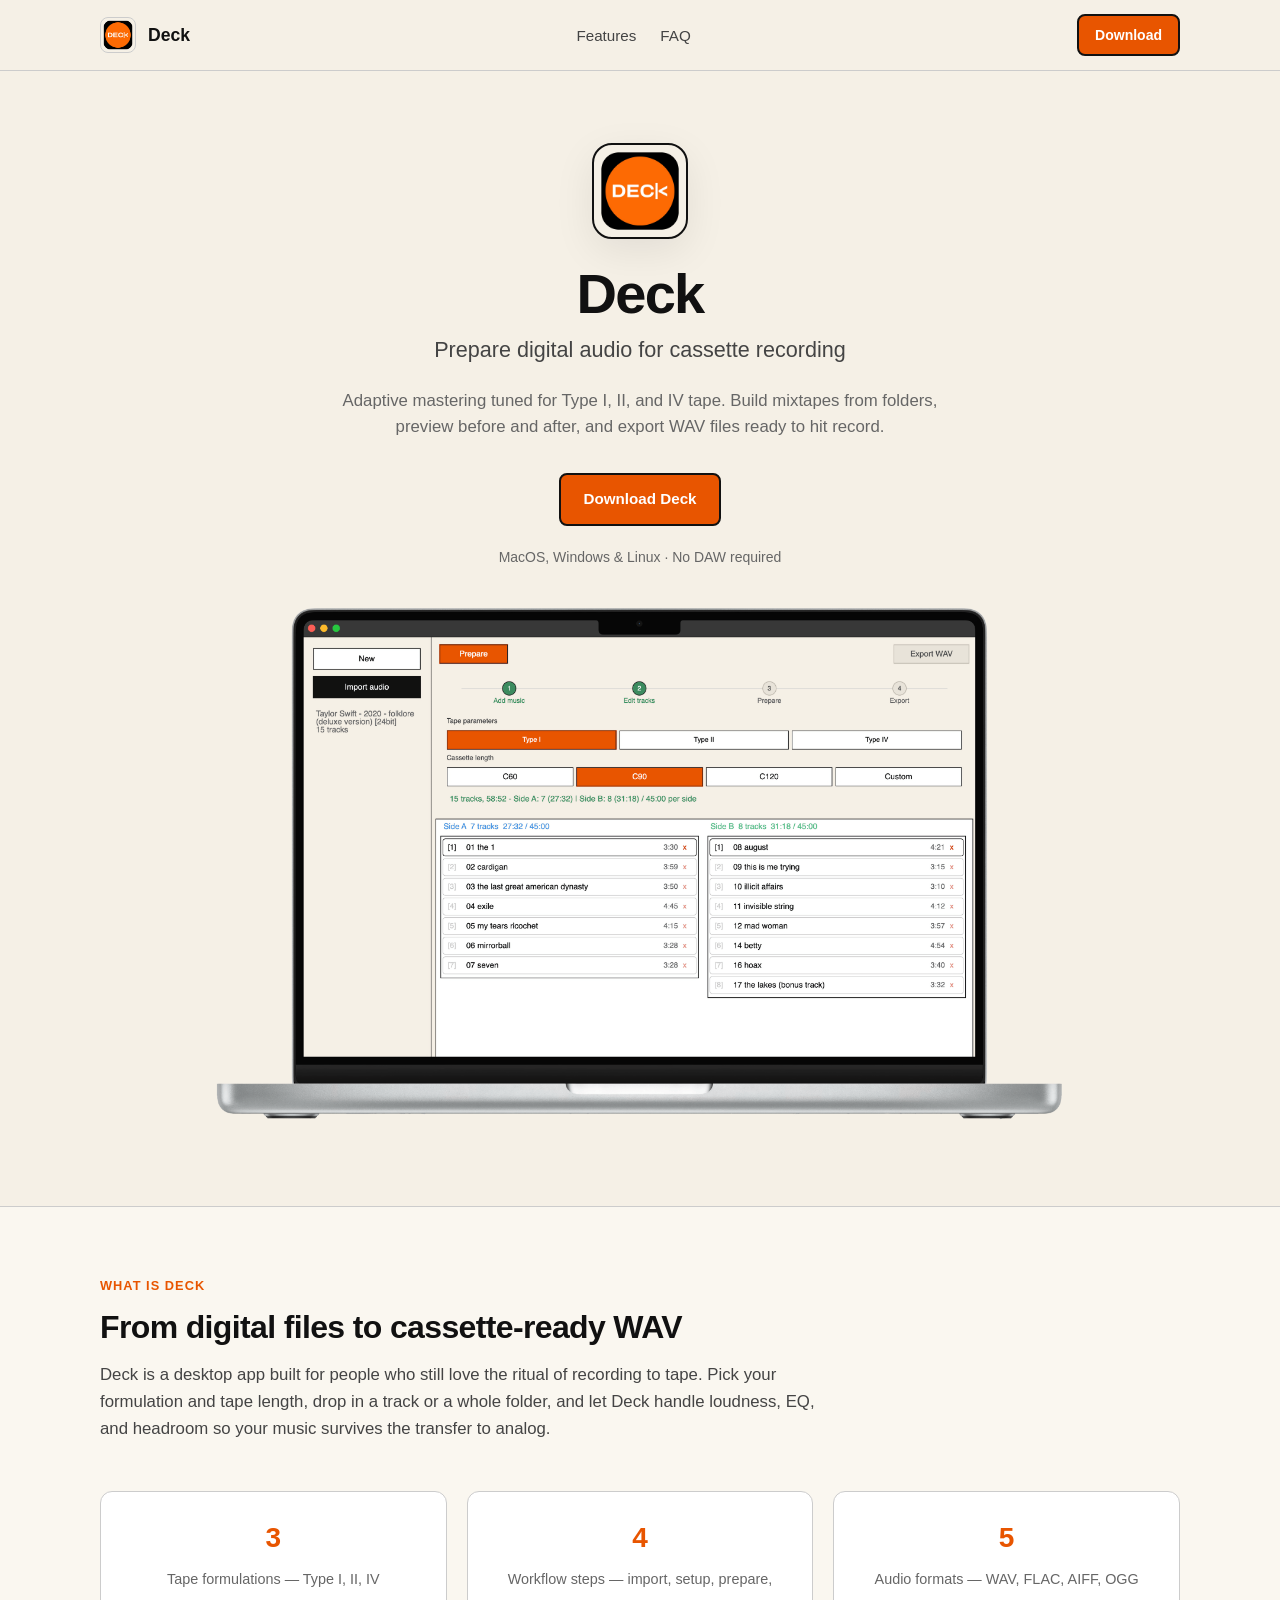
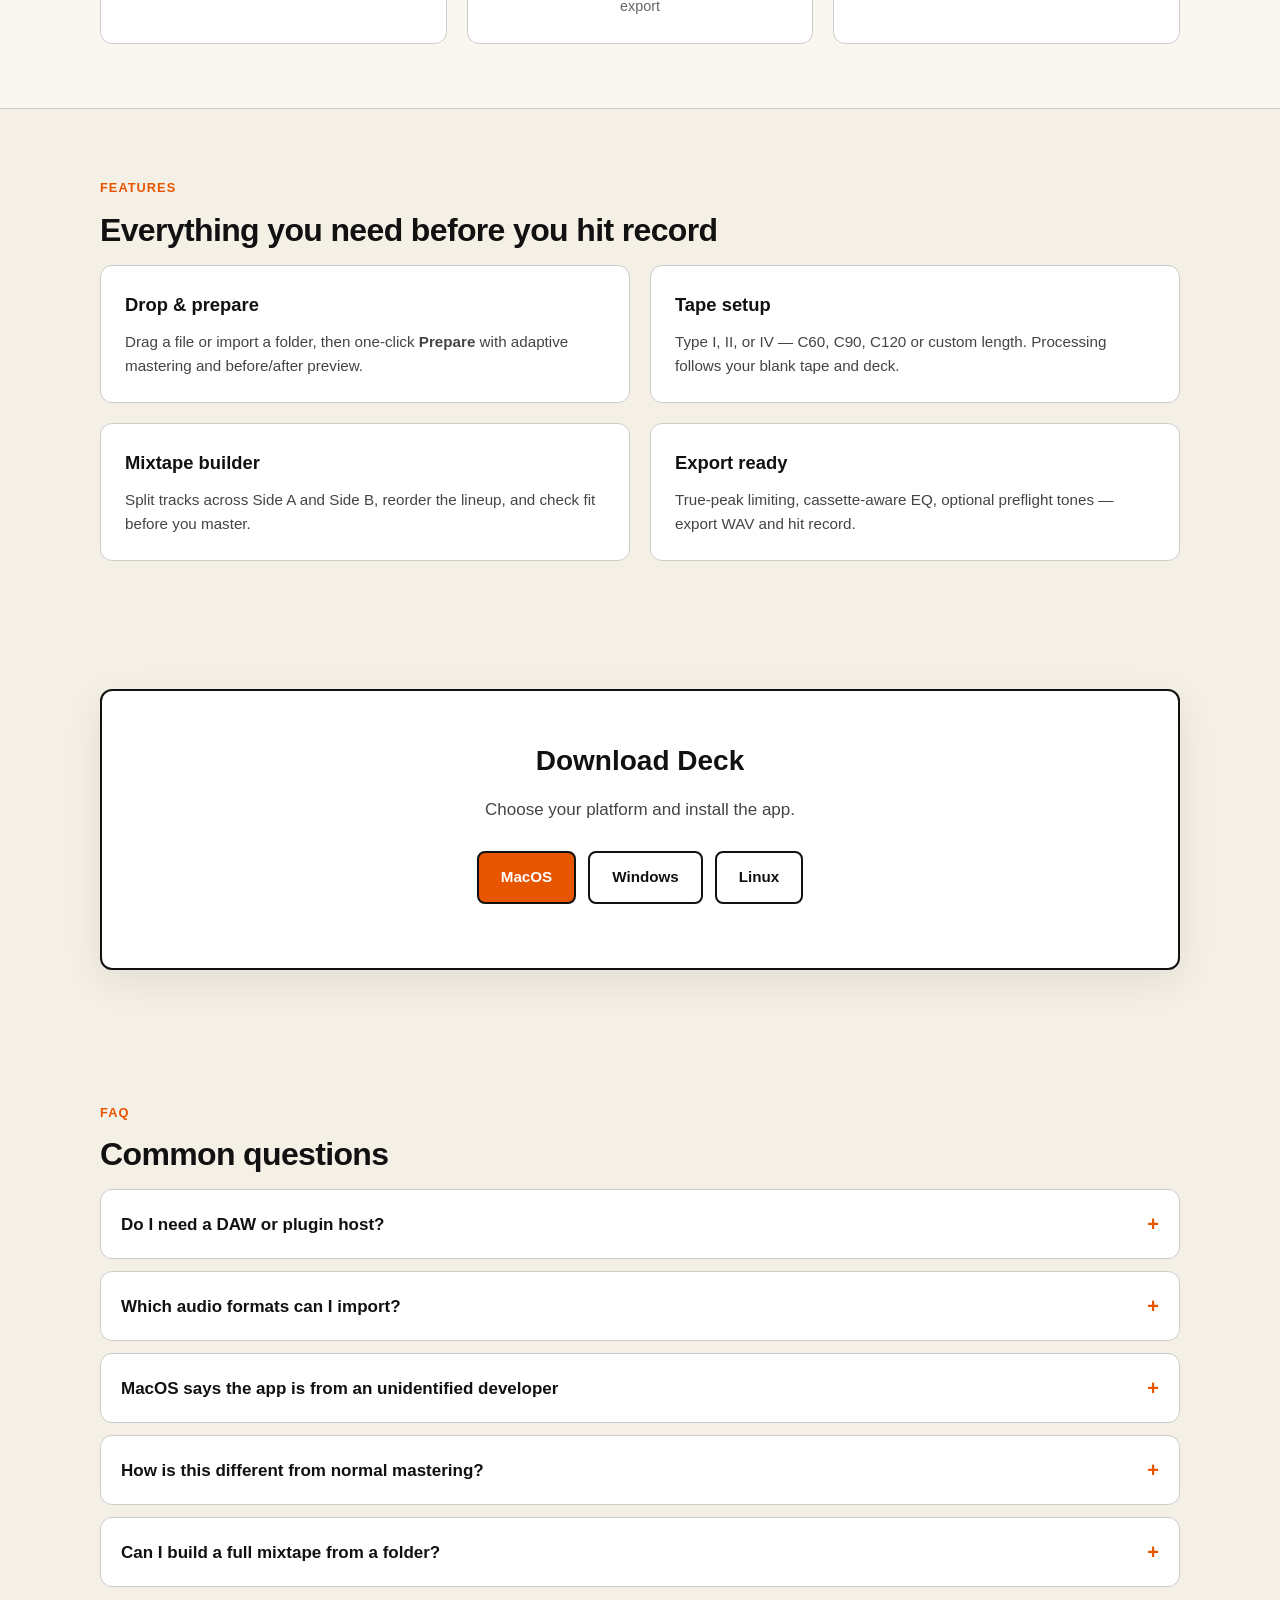
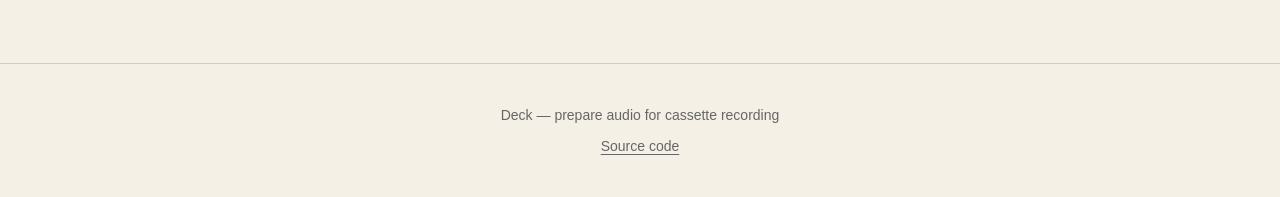
==== docs/index.html @ 3316f44a "Remove Linux FAQ item from the landing page. Co-authored-by: Cursor <cursoragent@cursor.com>" ====
<!DOCTYPE html>
<html lang="en">
<head>
  <meta charset="utf-8">
  <meta name="viewport" content="width=device-width, initial-scale=1">
  <title>Deck — Prepare audio for cassette recording</title>
  <meta name="description" content="Deck is a desktop app for cassette-aware mastering. Import tracks, choose tape type and length, preview before and after, export WAV ready to record.">
  <meta name="theme-color" content="#e85500">
  <link rel="icon" href="assets/app-icon.png" type="image/png">
  <link rel="stylesheet" href="style.css">
</head>
<body>

  <header class="site-nav">
    <div class="container">
      <a class="brand" href="#top">
        <img src="assets/app-icon.png" alt="" width="36" height="36">
        Deck
      </a>
      <ul class="nav-links">
        <li><a href="#features" data-i18n="nav.features">Features</a></li>
        <li><a href="#faq" data-i18n="nav.faq">FAQ</a></li>
      </ul>
      <div class="nav-actions">
        <a class="btn btn-primary btn-small" href="#download" data-i18n="btn.download">Download</a>
      </div>
    </div>
  </header>

  <main id="top">

    <section class="hero">
      <div class="container">
        <img class="hero-icon" src="assets/app-icon.png" alt="Deck app icon" width="96" height="96">
        <h1>Deck</h1>
        <p class="tagline" data-i18n="hero.tagline">Prepare digital audio for cassette recording</p>
        <p class="lead" data-i18n="hero.lead">
          Adaptive mastering tuned for Type I, II, and IV tape. Build mixtapes from folders,
          preview before and after, and export WAV files ready to hit record.
        </p>
        <div class="hero-cta">
          <a class="btn btn-primary" href="#download" data-i18n="btn.downloadDeck">Download Deck</a>
        </div>
        <p class="hero-meta" data-i18n="hero.meta">MacOS, Windows &amp; Linux · No DAW required</p>
        <figure class="hero-shot">
          <img src="assets/mock-2.png" alt="Deck on MacBook — mixtape editor with Side A and Side B track lists" width="11889" height="7317" loading="eager">
        </figure>
      </div>
    </section>

    <section class="panel" id="about">
      <div class="container">
        <span class="section-label" data-i18n="about.label">What is Deck</span>
        <h2 class="section-title" data-i18n="about.title">From digital files to cassette-ready WAV</h2>
        <p class="section-intro" data-i18n="about.intro">
          Deck is a desktop app built for people who still love the ritual of recording to tape.
          Pick your formulation and tape length, drop in a track or a whole folder, and let Deck
          handle loudness, EQ, and headroom so your music survives the transfer to analog.
        </p>
        <div class="stats">
          <div class="stat-card">
            <strong>3</strong>
            <span data-i18n="stats.tape">Tape formulations — Type I, II, IV</span>
          </div>
          <div class="stat-card">
            <strong>4</strong>
            <span data-i18n="stats.workflow">Workflow steps — import, setup, prepare, export</span>
          </div>
          <div class="stat-card">
            <strong>5</strong>
            <span data-i18n="stats.formats">Audio formats — WAV, FLAC, AIFF, OGG</span>
          </div>
        </div>
      </div>
    </section>

    <section id="features">
      <div class="container">
        <span class="section-label" data-i18n="features.label">Features</span>
        <h2 class="section-title" data-i18n="features.title">Everything you need before you hit record</h2>

        <div class="feature-grid">
          <article class="feature-card">
            <h3 data-i18n="features.card1.title">Drop &amp; prepare</h3>
            <p data-i18n="features.card1.text">Drag a file or import a folder, then one-click <strong>Prepare</strong> with adaptive mastering and before/after preview.</p>
          </article>
          <article class="feature-card">
            <h3 data-i18n="features.card2.title">Tape setup</h3>
            <p data-i18n="features.card2.text">Type I, II, or IV — C60, C90, C120 or custom length. Processing follows your blank tape and deck.</p>
          </article>
          <article class="feature-card">
            <h3 data-i18n="features.card3.title">Mixtape builder</h3>
            <p data-i18n="features.card3.text">Split tracks across Side A and Side B, reorder the lineup, and check fit before you master.</p>
          </article>
          <article class="feature-card">
            <h3 data-i18n="features.card4.title">Export ready</h3>
            <p data-i18n="features.card4.text">True-peak limiting, cassette-aware EQ, optional preflight tones — export WAV and hit record.</p>
          </article>
        </div>
      </div>
    </section>

    <section id="download">
      <div class="container">
        <div class="download-cta">
          <h2 data-i18n="download.title">Download Deck</h2>
          <p data-i18n="download.text">Choose your platform and install the app.</p>
          <div class="download-buttons">
            <a class="btn btn-primary" href="assets/Deck-macOS.zip" download data-i18n="download.macos">MacOS</a>
            <a class="btn btn-secondary" href="downloads/Deck-Windows-latest.zip" download data-i18n="download.windows">Windows</a>
            <a class="btn btn-secondary" href="downloads/Deck-Linux-latest.tar.gz" download data-i18n="download.linux">Linux</a>
          </div>
        </div>
      </div>
    </section>

    <section id="faq">
      <div class="container">
        <span class="section-label">FAQ</span>
        <h2 class="section-title" data-i18n="faq.title">Common questions</h2>
        <div class="faq-list">

          <details class="faq-item">
            <summary data-i18n="faq.q1">Do I need a DAW or plugin host?</summary>
            <div class="faq-answer">
              <p data-i18n="faq.a1">No. Deck is a standalone desktop application. Import audio, prepare it, and export WAV — all in one window.</p>
            </div>
          </details>

          <details class="faq-item">
            <summary data-i18n="faq.q2">Which audio formats can I import?</summary>
            <div class="faq-answer">
              <p data-i18n="faq.a2">WAV, FLAC, AIFF, and OGG. Export is WAV.</p>
            </div>
          </details>

          <details class="faq-item">
            <summary data-i18n="faq.q3">MacOS says the app is from an unidentified developer</summary>
            <div class="faq-answer">
              <p data-i18n="faq.a3">Release builds are not notarized yet. Right-click <strong>Deck.app</strong> → <strong>Open</strong>, then confirm. You only need to do this once.</p>
            </div>
          </details>

          <details class="faq-item">
            <summary data-i18n="faq.q4">How is this different from normal mastering?</summary>
            <div class="faq-answer">
              <p data-i18n="faq.a4">Deck targets cassette transfer: tape formulation profiles, HF headroom, true-peak limiting, and optional tape-aware saturation — so your digital master survives recording to analog and playback on a deck or walkman.</p>
            </div>
          </details>

          <details class="faq-item">
            <summary data-i18n="faq.q5">Can I build a full mixtape from a folder?</summary>
            <div class="faq-answer">
              <p data-i18n="faq.a5">Yes. Import a folder, arrange tracks in the editor, check whether everything fits your tape length, then prepare and export.</p>
            </div>
          </details>

        </div>
      </div>
    </section>

  </main>

  <footer class="site-footer">
    <div class="container">
      <p data-i18n="footer.text">Deck — prepare audio for cassette recording</p>
      <p class="footer-links">
        <a href="https://github.com/DenisPopkov/Deck" data-i18n="footer.source">Source code</a>
      </p>
    </div>
  </footer>

  <script>
    (function () {
      const i18n = {
        en: {
          "nav.features": "Features",
          "nav.faq": "FAQ",
          "btn.download": "Download",
          "btn.downloadDeck": "Download Deck",
          "hero.tagline": "Prepare digital audio for cassette recording",
          "hero.lead": "Adaptive mastering tuned for Type I, II, and IV tape. Build mixtapes from folders, preview before and after, and export WAV files ready to hit record.",
          "hero.meta": "MacOS, Windows & Linux · No DAW required",
          "about.label": "What is Deck",
          "about.title": "From digital files to cassette-ready WAV",
          "about.intro": "Deck is a desktop app built for people who still love the ritual of recording to tape. Pick your formulation and tape length, drop in a track or a whole folder, and let Deck handle loudness, EQ, and headroom so your music survives the transfer to analog.",
          "stats.tape": "Tape formulations — Type I, II, IV",
          "stats.workflow": "Workflow steps — import, setup, prepare, export",
          "stats.formats": "Audio formats — WAV, FLAC, AIFF, OGG",
          "features.label": "Features",
          "features.title": "Everything you need before you hit record",
          "features.card1.title": "Drop & prepare",
          "features.card1.text": "Drag a file or import a folder, then one-click <strong>Prepare</strong> with adaptive mastering and before/after preview.",
          "features.card2.title": "Tape setup",
          "features.card2.text": "Type I, II, or IV — C60, C90, C120 or custom length. Processing follows your blank tape and deck.",
          "features.card3.title": "Mixtape builder",
          "features.card3.text": "Split tracks across Side A and Side B, reorder the lineup, and check fit before you master.",
          "features.card4.title": "Export ready",
          "features.card4.text": "True-peak limiting, cassette-aware EQ, optional preflight tones — export WAV and hit record.",
          "download.title": "Download Deck",
          "download.text": "Choose your platform and install the app.",
          "download.macos": "MacOS",
          "download.windows": "Windows",
          "download.linux": "Linux",
          "faq.title": "Common questions",
          "faq.q1": "Do I need a DAW or plugin host?",
          "faq.a1": "No. Deck is a standalone desktop application. Import audio, prepare it, and export WAV — all in one window.",
          "faq.q2": "Which audio formats can I import?",
          "faq.a2": "WAV, FLAC, AIFF, and OGG. Export is WAV.",
          "faq.q3": "MacOS says the app is from an unidentified developer",
          "faq.a3": "Release builds are not notarized yet. Right-click <strong>Deck.app</strong> → <strong>Open</strong>, then confirm. You only need to do this once.",
          "faq.q4": "How is this different from normal mastering?",
          "faq.a4": "Deck targets cassette transfer: tape formulation profiles, HF headroom, true-peak limiting, and optional tape-aware saturation — so your digital master survives recording to analog and playback on a deck or walkman.",
          "faq.q5": "Can I build a full mixtape from a folder?",
          "faq.a5": "Yes. Import a folder, arrange tracks in the editor, check whether everything fits your tape length, then prepare and export.",
          "footer.text": "Deck — prepare audio for cassette recording",
          "footer.source": "Source code"
        },
        ru: {
          "nav.features": "Возможности",
          "nav.faq": "FAQ",
          "btn.download": "Скачать",
          "btn.downloadDeck": "Скачать Deck",
          "hero.tagline": "Подготовка цифрового аудио для записи на кассету",
          "hero.lead": "Адаптивный мастеринг под ленту Type I, II и IV. Собирайте микстейпы из папок, слушайте до и после обработки и экспортируйте WAV, готовый к записи.",
          "hero.meta": "MacOS, Windows и Linux · Без DAW",
          "about.label": "Что такое Deck",
          "about.title": "От цифровых файлов к WAV для кассеты",
          "about.intro": "Deck — это десктопное приложение для тех, кто любит ритуал записи на кассету. Выберите тип ленты и длительность, добавьте трек или целую папку, а Deck настроит loudness, EQ и headroom, чтобы музыка корректно легла на аналог.",
          "stats.tape": "Типы лент — Type I, II, IV",
          "stats.workflow": "Шагов в процессе — импорт, настройка, подготовка, экспорт",
          "stats.formats": "Форматы аудио — WAV, FLAC, AIFF, OGG",
          "features.label": "Возможности",
          "features.title": "Все, что нужно перед нажатием Record",
          "features.card1.title": "Импорт и подготовка",
          "features.card1.text": "Перетащите файл или импортируйте папку, затем в один клик <strong>Prepare</strong> с адаптивным мастерингом и сравнением до/после.",
          "features.card2.title": "Настройка ленты",
          "features.card2.text": "Type I, II или IV — C60, C90, C120 или своя длительность. Обработка подстраивается под вашу ленту и деку.",
          "features.card3.title": "Mixtape Builder",
          "features.card3.text": "Разложите треки по Side A и Side B, поменяйте порядок и проверьте, помещается ли все до мастеринга.",
          "features.card4.title": "Готово к экспорту",
          "features.card4.text": "True-peak лимитер, cassette-aware EQ, опциональные preflight-тоны — экспортируйте WAV и записывайте.",
          "download.title": "Скачать Deck",
          "download.text": "Выберите платформу и установите приложение.",
          "download.macos": "MacOS",
          "download.windows": "Windows",
          "download.linux": "Linux",
          "faq.title": "Частые вопросы",
          "faq.q1": "Нужен ли DAW или плагин-хост?",
          "faq.a1": "Нет. Deck — это отдельное десктопное приложение. Импортируете аудио, подготавливаете и экспортируете WAV в одном окне.",
          "faq.q2": "Какие форматы можно импортировать?",
          "faq.a2": "WAV, FLAC, AIFF и OGG. Экспорт — в WAV.",
          "faq.q3": "MacOS пишет, что приложение от неизвестного разработчика",
          "faq.a3": "Релизные сборки пока без notarization. Нажмите правой кнопкой на <strong>Deck.app</strong> → <strong>Open</strong>, затем подтвердите. Обычно это нужно сделать один раз.",
          "faq.q4": "Чем это отличается от обычного мастеринга?",
          "faq.a4": "Deck ориентирован на кассетный перенос: профили типа ленты, HF headroom, true-peak лимитирование и опциональная tape-aware сатурация — чтобы мастер корректно звучал после записи на аналог.",
          "faq.q5": "Можно собрать целый микстейп из папки?",
          "faq.a5": "Да. Импортируйте папку, разложите треки в редакторе, проверьте длину под кассету, затем подготовьте и экспортируйте.",
          "footer.text": "Deck — подготовка аудио для записи на кассету",
          "footer.source": "Исходники"
        }
      };

      function applyLanguage(lang) {
        const dict = i18n[lang] || i18n.en;
        document.documentElement.lang = lang;
        localStorage.setItem("deck_lang", lang);
        const nodes = document.querySelectorAll("[data-i18n]");
        nodes.forEach((node) => {
          const key = node.getAttribute("data-i18n");
          if (dict[key]) {
            node.innerHTML = dict[key];
          }
        });
      }

      function detectLanguage() {
        const saved = localStorage.getItem("deck_lang");
        if (saved === "ru" || saved === "en") {
          return saved;
        }
        const locale = (navigator.language || "en").toLowerCase();
        return locale.startsWith("ru") ? "ru" : "en";
      }

      const currentLang = detectLanguage();
      applyLanguage(currentLang);
    })();
  </script>

</body>
</html>
---- docs/style.css ----
:root {
  --bg: #f5f0e6;
  --panel: #faf7f0;
  --card: #ffffff;
  --border: #111111;
  --border-light: #cccccc;
  --accent: #e85500;
  --accent-muted: #ff7a33;
  --green: #2d6a4f;
  --text: #111111;
  --text-secondary: #444444;
  --text-muted: #666666;
  --sidebar: #ebe4d8;
  --shadow: 0 12px 40px rgba(17, 17, 17, 0.08);
  --radius: 12px;
  --max-width: 1080px;
}

*,
*::before,
*::after {
  box-sizing: border-box;
}

html {
  scroll-behavior: smooth;
}

body {
  margin: 0;
  font-family: -apple-system, BlinkMacSystemFont, "Segoe UI", Roboto, Helvetica, Arial, sans-serif;
  font-size: 17px;
  line-height: 1.6;
  color: var(--text);
  background: var(--bg);
}

img {
  max-width: 100%;
  height: auto;
  display: block;
}

a {
  color: var(--accent);
  text-decoration-thickness: 1px;
  text-underline-offset: 3px;
}

a:hover {
  color: var(--accent-muted);
}

code {
  font-family: ui-monospace, SFMono-Regular, "SF Mono", Menlo, Consolas, monospace;
  font-size: 0.88em;
  background: var(--sidebar);
  padding: 2px 6px;
  border-radius: 4px;
  border: 1px solid var(--border-light);
}

.container {
  width: min(var(--max-width), calc(100% - 48px));
  margin-inline: auto;
}

/* Nav */

.site-nav {
  position: sticky;
  top: 0;
  z-index: 100;
  background: rgba(245, 240, 230, 0.92);
  backdrop-filter: blur(10px);
  border-bottom: 1px solid var(--border-light);
}

.site-nav .container {
  display: flex;
  align-items: center;
  justify-content: space-between;
  gap: 24px;
  padding-block: 14px;
}

.brand {
  display: flex;
  align-items: center;
  gap: 12px;
  color: var(--text);
  text-decoration: none;
  font-weight: 700;
  font-size: 1.1rem;
}

.brand img {
  width: 36px;
  height: 36px;
  border-radius: 8px;
  border: 1px solid var(--border-light);
}

.nav-links {
  display: flex;
  align-items: center;
  gap: 24px;
  list-style: none;
  margin: 0;
  padding: 0;
}

.nav-links a {
  color: var(--text-secondary);
  text-decoration: none;
  font-size: 0.95rem;
}

.nav-links a:hover {
  color: var(--text);
}

.nav-actions {
  display: flex;
  align-items: center;
  gap: 10px;
}

/* Buttons */

.btn {
  display: inline-flex;
  align-items: center;
  justify-content: center;
  gap: 8px;
  padding: 12px 22px;
  border-radius: 8px;
  font-size: 0.95rem;
  font-weight: 600;
  text-decoration: none;
  border: 2px solid transparent;
  cursor: pointer;
  transition: transform 0.15s ease, background 0.15s ease, border-color 0.15s ease;
}

.btn:hover {
  transform: translateY(-1px);
}

.btn-primary {
  background: var(--accent);
  color: #fff;
  border-color: var(--border);
}

.btn-primary:hover {
  background: var(--accent-muted);
  color: #fff;
}

.btn-secondary {
  background: var(--card);
  color: var(--text);
  border-color: var(--border);
}

.btn-secondary:hover {
  background: var(--panel);
  color: var(--text);
}

.btn-small {
  padding: 8px 16px;
  font-size: 0.875rem;
}

/* Hero */

.hero {
  padding: 72px 0 56px;
  text-align: center;
}

.hero-icon {
  width: 96px;
  height: 96px;
  margin: 0 auto 24px;
  border-radius: 20px;
  border: 2px solid var(--border);
  box-shadow: var(--shadow);
}

.hero h1 {
  margin: 0 0 8px;
  font-size: clamp(2.5rem, 6vw, 3.5rem);
  letter-spacing: -0.03em;
  line-height: 1.1;
}

.hero .tagline {
  margin: 0 0 20px;
  font-size: clamp(1.1rem, 2.5vw, 1.35rem);
  color: var(--text-secondary);
  font-weight: 500;
}

.hero .lead {
  max-width: 640px;
  margin: 0 auto 32px;
  color: var(--text-muted);
  font-size: 1.05rem;
}

.hero-cta {
  display: flex;
  flex-wrap: wrap;
  gap: 12px;
  justify-content: center;
}

.hero-meta {
  margin-top: 20px;
  font-size: 0.875rem;
  color: var(--text-muted);
}

.hero-shot {
  margin: 40px auto 0;
  max-width: 920px;
}

.hero-shot img {
  width: 100%;
  max-width: 880px;
  height: auto;
  margin-inline: auto;
}

/* Sections */

section {
  padding: 64px 0;
}

.section-label {
  display: inline-block;
  margin-bottom: 12px;
  font-size: 0.8rem;
  font-weight: 700;
  letter-spacing: 0.08em;
  text-transform: uppercase;
  color: var(--accent);
}

.section-title {
  margin: 0 0 16px;
  font-size: clamp(1.6rem, 3vw, 2rem);
  letter-spacing: -0.02em;
  line-height: 1.2;
}

.section-intro {
  margin: 0 0 48px;
  max-width: 720px;
  color: var(--text-secondary);
  font-size: 1.05rem;
}

.panel {
  background: var(--panel);
  border-top: 1px solid var(--border-light);
  border-bottom: 1px solid var(--border-light);
}

/* Feature grid */

.feature-grid {
  display: grid;
  grid-template-columns: repeat(2, 1fr);
  gap: 20px;
}

.feature-card {
  background: var(--card);
  border: 1px solid var(--border-light);
  border-radius: var(--radius);
  padding: 24px;
}

.feature-card h3 {
  margin: 0 0 10px;
  font-size: 1.15rem;
}

.feature-card p {
  margin: 0;
  color: var(--text-secondary);
  font-size: 0.95rem;
}

/* Legacy feature rows (unused) */

.feature {
  display: grid;
  grid-template-columns: 1fr 1fr;
  gap: 48px;
  align-items: center;
  margin-bottom: 72px;
}

.feature:last-child {
  margin-bottom: 0;
}

.feature.reverse .feature-copy {
  order: 2;
}

.feature.reverse .feature-visual {
  order: 1;
}

.feature h3 {
  margin: 0 0 12px;
  font-size: 1.5rem;
  letter-spacing: -0.02em;
}

.feature p {
  margin: 0 0 20px;
  color: var(--text-secondary);
}

.feature-list {
  margin: 0;
  padding: 0;
  list-style: none;
}

.feature-list li {
  position: relative;
  padding-left: 28px;
  margin-bottom: 12px;
  color: var(--text-secondary);
}

.feature-list li::before {
  content: "";
  position: absolute;
  left: 0;
  top: 0.55em;
  width: 10px;
  height: 10px;
  border-radius: 50%;
  background: var(--accent);
  border: 1px solid var(--border);
}

/* Screenshot frames */

.visual-frame {
  background: var(--card);
  border: 2px solid var(--border);
  border-radius: var(--radius);
  box-shadow: var(--shadow);
  overflow: hidden;
}

.visual-frame img {
  width: 100%;
  height: auto;
  display: block;
  vertical-align: middle;
}

.visual-frame .frame-bar {
  display: flex;
  align-items: center;
  gap: 6px;
  padding: 10px 14px;
  background: var(--sidebar);
  border-bottom: 1px solid var(--border-light);
}

.visual-frame .dot {
  width: 10px;
  height: 10px;
  border-radius: 50%;
  background: var(--border-light);
  border: 1px solid var(--border);
}

.visual-frame .frame-body {
  flex: 1;
  display: flex;
  align-items: center;
  justify-content: center;
  padding: 24px;
  background:
    linear-gradient(135deg, var(--panel) 0%, var(--bg) 100%);
  text-align: center;
}

.visual-frame .frame-caption {
  font-size: 0.85rem;
  color: var(--text-muted);
  max-width: 240px;
}

/* Stats */

.stats {
  display: grid;
  grid-template-columns: repeat(3, 1fr);
  gap: 20px;
  margin-top: 48px;
}

.stat-card {
  background: var(--card);
  border: 1px solid var(--border-light);
  border-radius: var(--radius);
  padding: 24px;
  text-align: center;
}

.stat-card strong {
  display: block;
  font-size: 1.75rem;
  margin-bottom: 4px;
  color: var(--accent);
}

.stat-card span {
  font-size: 0.9rem;
  color: var(--text-muted);
}

/* Download CTA */

.download-cta {
  text-align: center;
  background: var(--card);
  border: 2px solid var(--border);
  border-radius: var(--radius);
  padding: 48px 32px;
  box-shadow: var(--shadow);
}

.download-cta h2 {
  margin: 0 0 12px;
  font-size: 1.75rem;
}

.download-cta p {
  margin: 0 0 28px;
  color: var(--text-secondary);
  max-width: 520px;
  margin-inline: auto;
}

.download-buttons {
  display: flex;
  flex-wrap: wrap;
  gap: 12px;
  justify-content: center;
  margin-bottom: 16px;
}

/* FAQ */

.faq-list {
  max-width: none;
  width: 100%;
  margin: 0;
}

.faq-item {
  background: var(--card);
  border: 1px solid var(--border-light);
  border-radius: var(--radius);
  margin-bottom: 12px;
  overflow: hidden;
}

.faq-item[open] {
  border-color: var(--border);
}

.faq-item summary {
  padding: 18px 20px;
  font-weight: 600;
  cursor: pointer;
  list-style: none;
  display: flex;
  align-items: center;
  justify-content: space-between;
  gap: 16px;
}

.faq-item summary::-webkit-details-marker {
  display: none;
}

.faq-item summary::after {
  content: "+";
  font-size: 1.25rem;
  color: var(--accent);
  flex-shrink: 0;
}

.faq-item[open] summary::after {
  content: "−";
}

.faq-item .faq-answer {
  padding: 0 20px 18px;
  color: var(--text-secondary);
  font-size: 0.95rem;
}

.faq-item .faq-answer p {
  margin: 0;
}

/* Footer */

.site-footer {
  padding: 40px 0;
  border-top: 1px solid var(--border-light);
  text-align: center;
  color: var(--text-muted);
  font-size: 0.875rem;
}

.site-footer p {
  margin: 0 0 8px;
}

.site-footer .footer-links {
  margin: 0;
}

.site-footer a {
  color: var(--text-muted);
  text-decoration: underline;
  text-underline-offset: 3px;
}

.site-footer a:hover {
  color: var(--accent);
}

/* Responsive */

@media (max-width: 800px) {
  .container {
    width: min(var(--max-width), calc(100% - 32px));
  }

  .nav-links {
    display: none;
  }

  .nav-actions {
    gap: 8px;
  }

  .feature-grid {
    grid-template-columns: 1fr;
  }

  .feature {
    grid-template-columns: 1fr;
    gap: 28px;
    margin-bottom: 56px;
  }

  .feature.reverse .feature-copy,
  .feature.reverse .feature-visual {
    order: unset;
  }

  .stats {
    grid-template-columns: 1fr;
  }

  section {
    padding: 48px 0;
  }
}
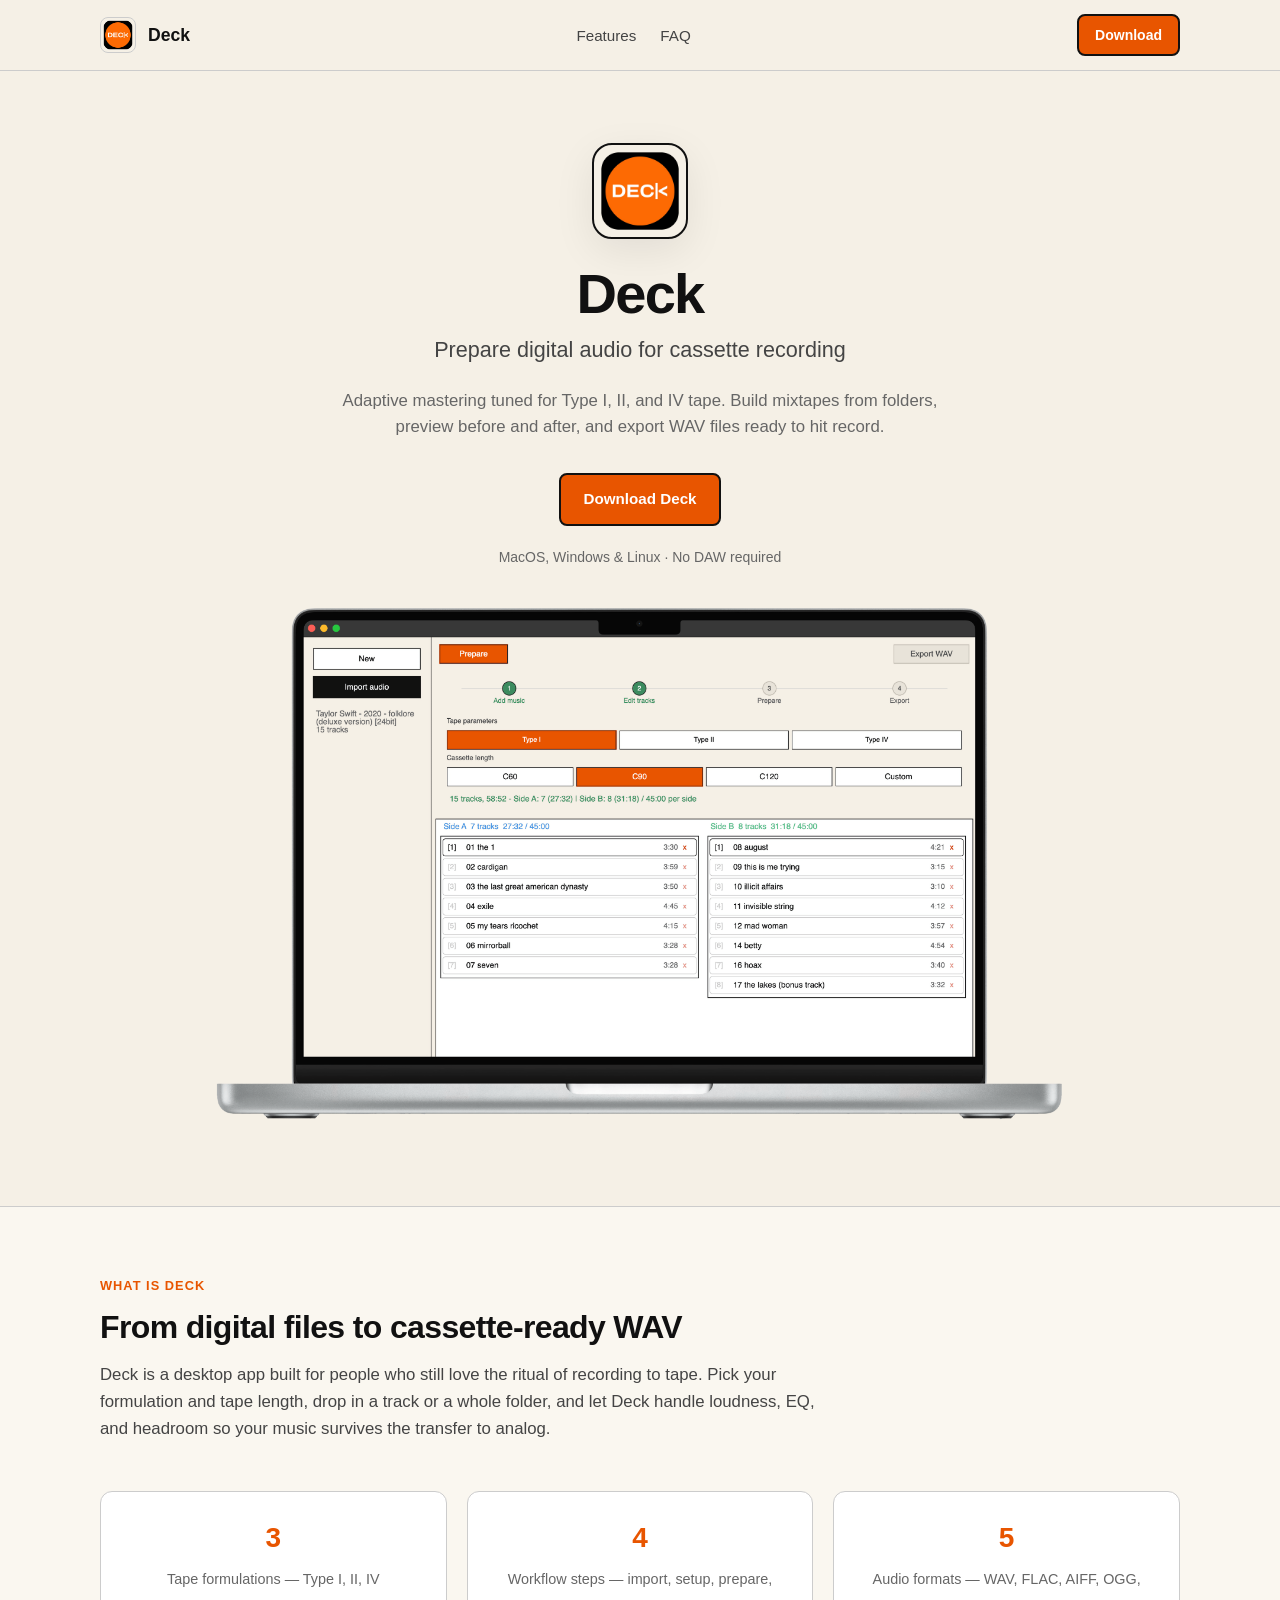
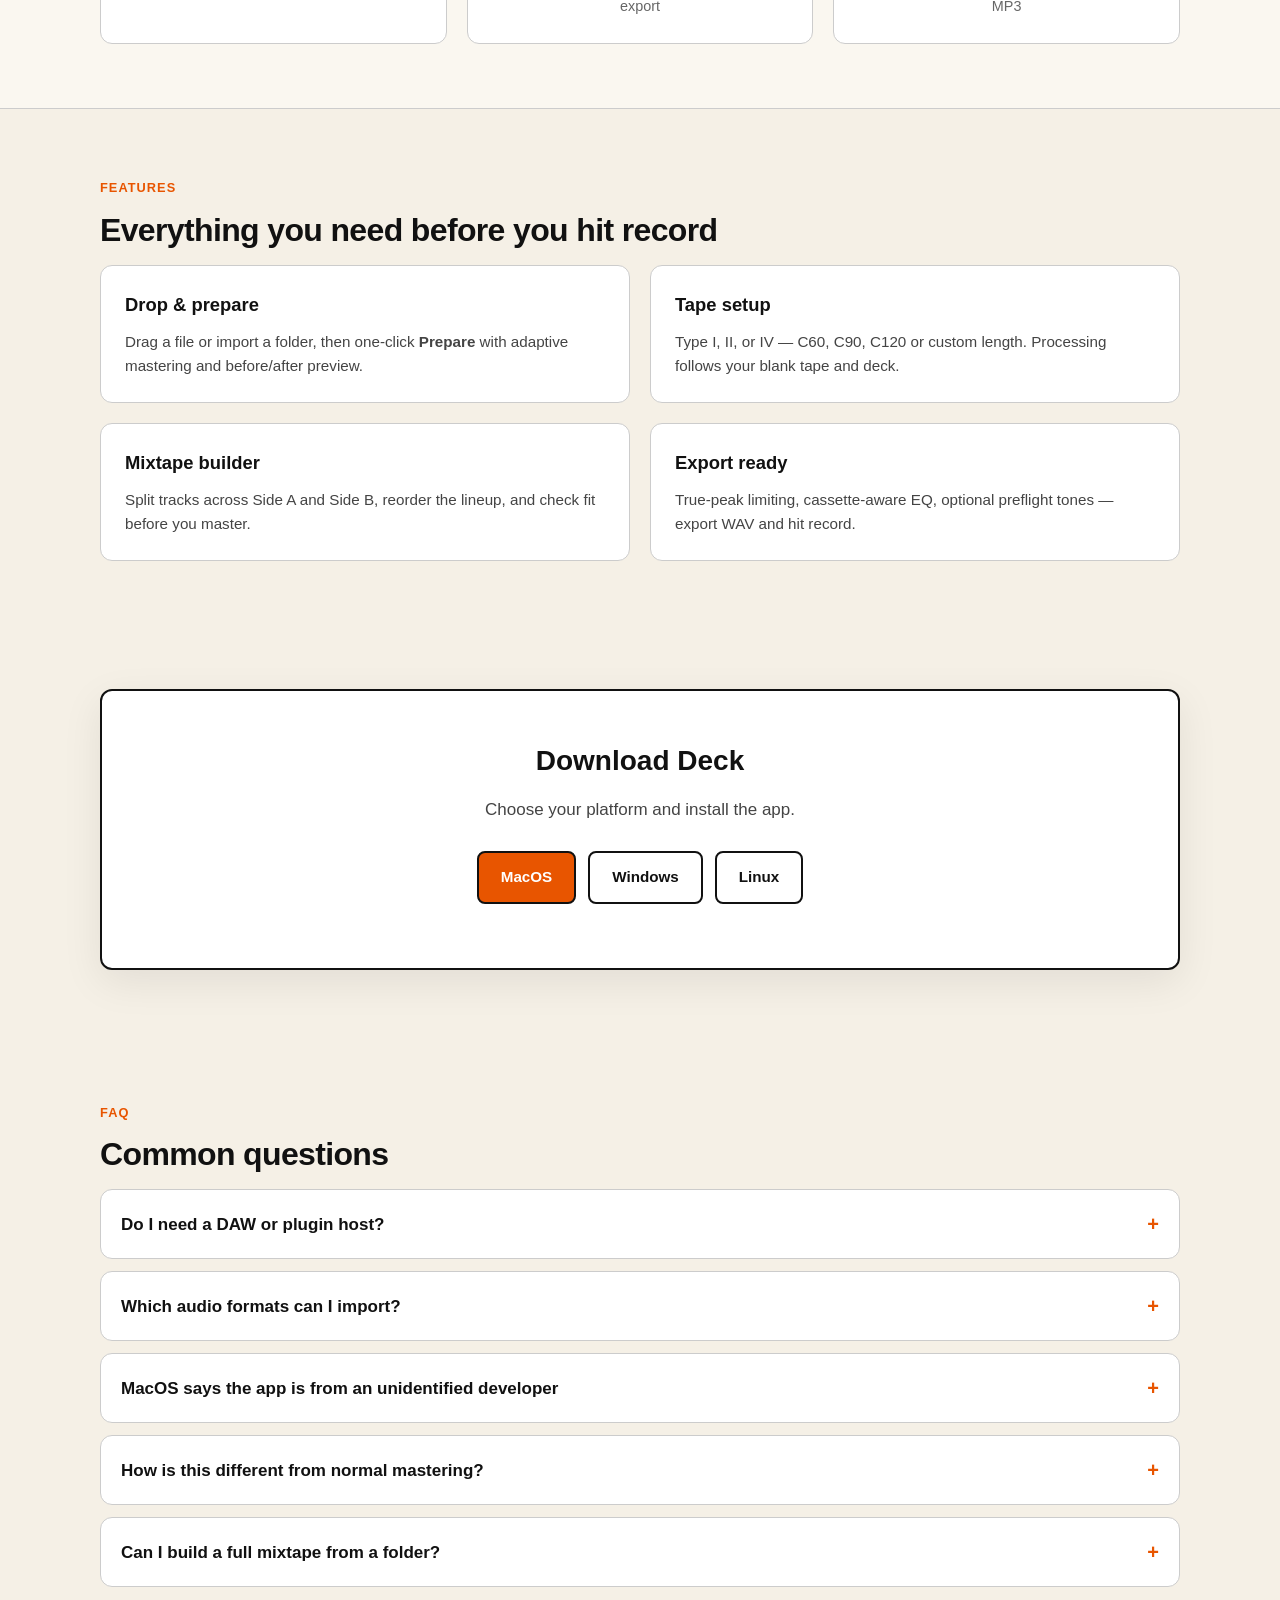
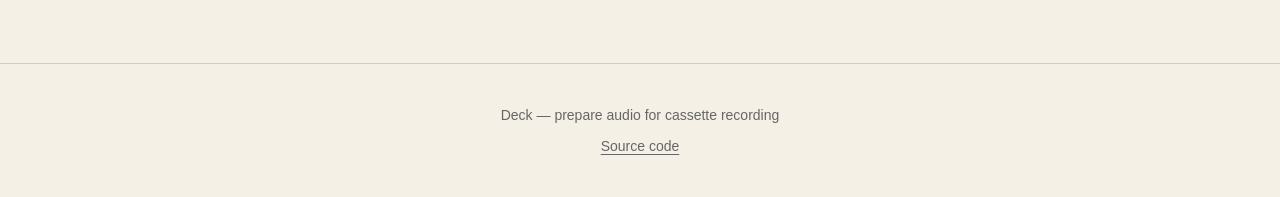
==== commit d3d66c23: "Add MP3 import and polish mixtape editor drag/seek UX. Enable JUCE MP3 decoding on all platforms, im" ====
--- a/docs/index.html
+++ b/docs/index.html
@@ -68,7 +68,7 @@
           </div>
           <div class="stat-card">
             <strong>5</strong>
-            <span data-i18n="stats.formats">Audio formats — WAV, FLAC, AIFF, OGG</span>
+            <span data-i18n="stats.formats">Audio formats — WAV, FLAC, AIFF, OGG, MP3</span>
           </div>
         </div>
       </div>
@@ -186,7 +186,7 @@
           "about.intro": "Deck is a desktop app built for people who still love the ritual of recording to tape. Pick your formulation and tape length, drop in a track or a whole folder, and let Deck handle loudness, EQ, and headroom so your music survives the transfer to analog.",
           "stats.tape": "Tape formulations — Type I, II, IV",
           "stats.workflow": "Workflow steps — import, setup, prepare, export",
-          "stats.formats": "Audio formats — WAV, FLAC, AIFF, OGG",
+          "stats.formats": "Audio formats — WAV, FLAC, AIFF, OGG, MP3",
           "features.label": "Features",
           "features.title": "Everything you need before you hit record",
           "features.card1.title": "Drop & prepare",
@@ -229,7 +229,7 @@
           "about.intro": "Deck — это десктопное приложение для тех, кто любит ритуал записи на кассету. Выберите тип ленты и длительность, добавьте трек или целую папку, а Deck настроит loudness, EQ и headroom, чтобы музыка корректно легла на аналог.",
           "stats.tape": "Типы лент — Type I, II, IV",
           "stats.workflow": "Шагов в процессе — импорт, настройка, подготовка, экспорт",
-          "stats.formats": "Форматы аудио — WAV, FLAC, AIFF, OGG",
+          "stats.formats": "Форматы аудио — WAV, FLAC, AIFF, OGG, MP3",
           "features.label": "Возможности",
           "features.title": "Все, что нужно перед нажатием Record",
           "features.card1.title": "Импорт и подготовка",
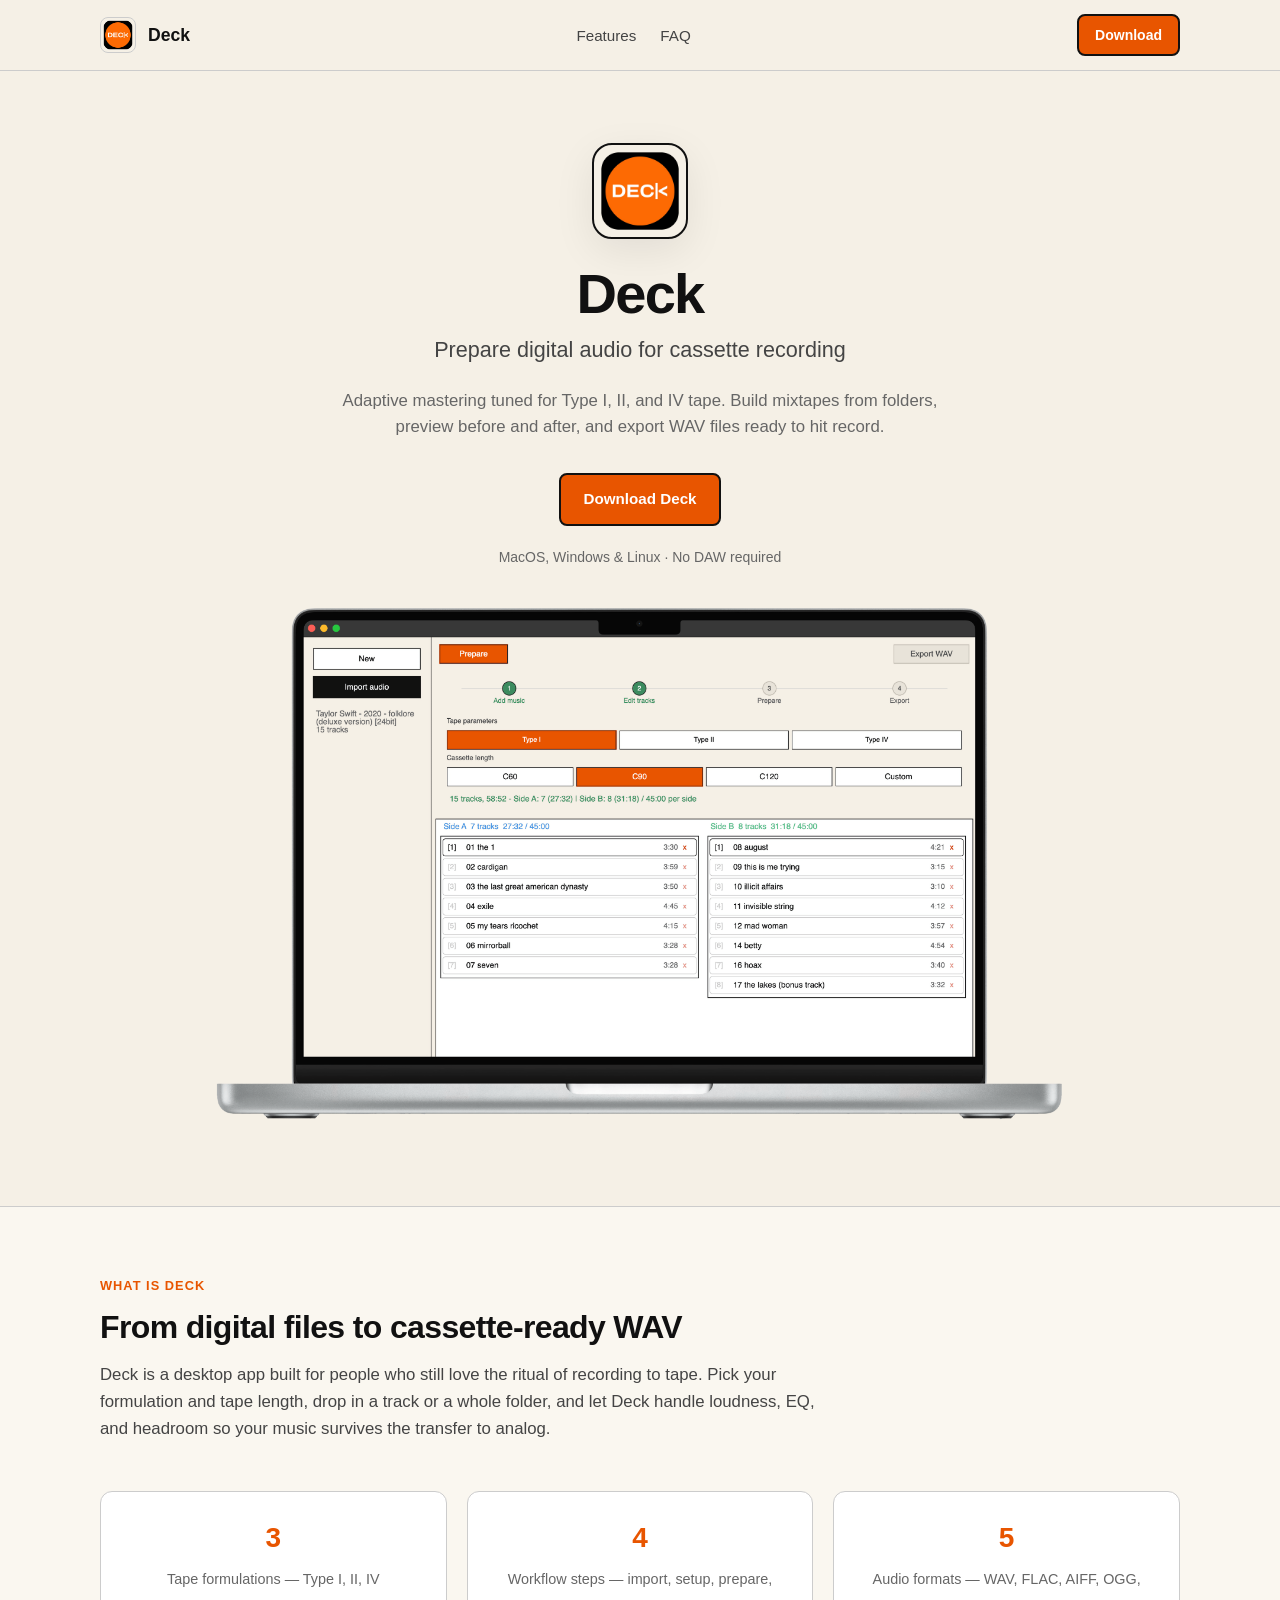
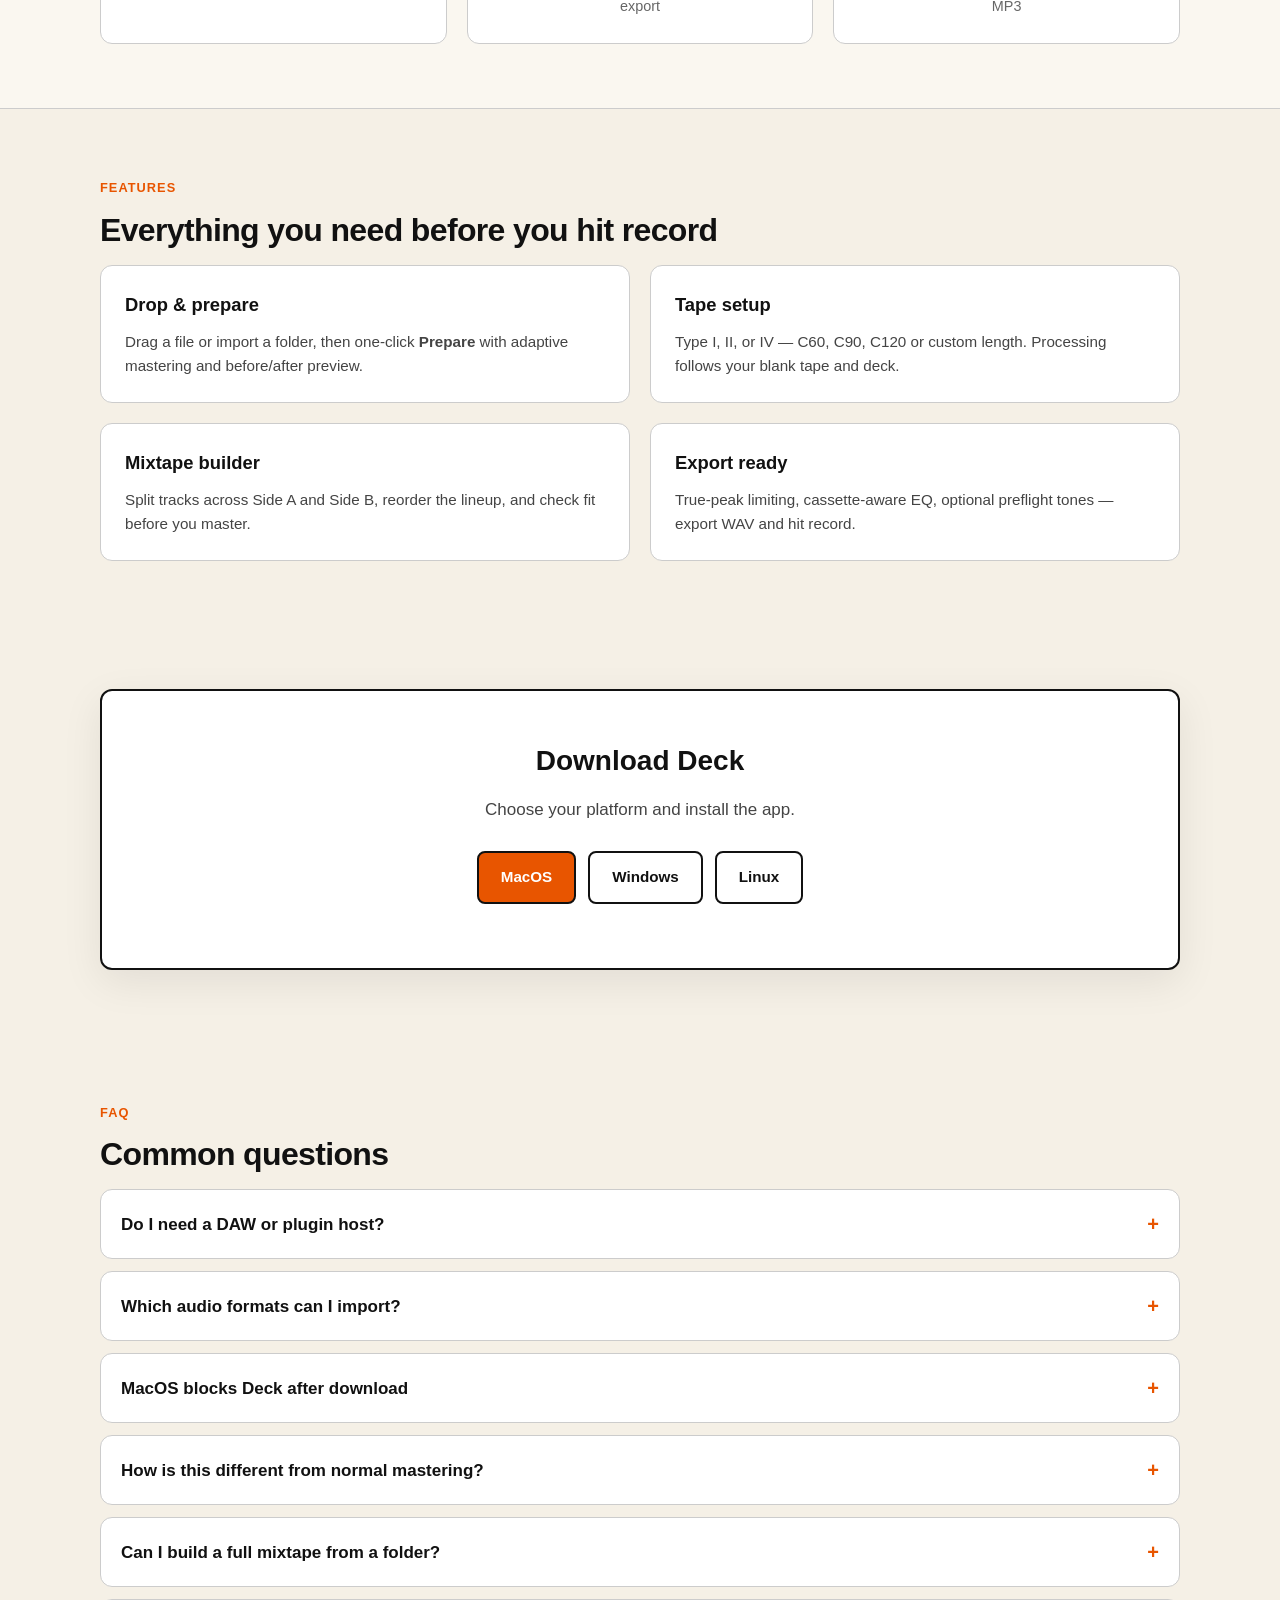
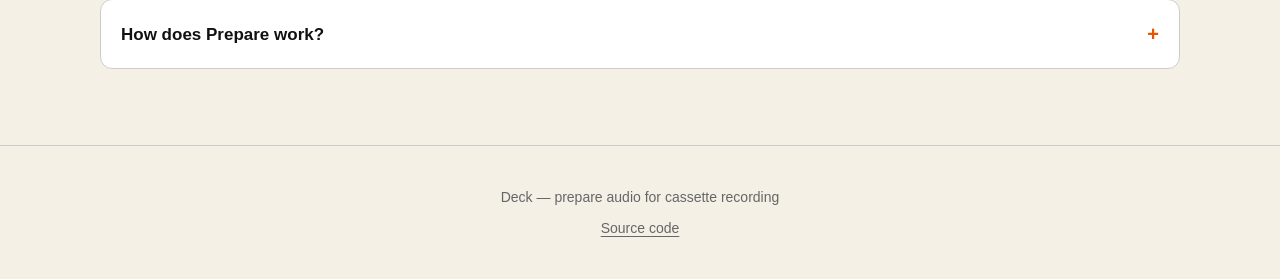
==== commit 1bcf0931: "Fix macOS Gatekeeper damage error and expand site FAQ. Re-sign the app bundle after icon and resourc" ====
--- a/docs/index.html
+++ b/docs/index.html
@@ -130,15 +130,13 @@
           <details class="faq-item">
             <summary data-i18n="faq.q2">Which audio formats can I import?</summary>
             <div class="faq-answer">
-              <p data-i18n="faq.a2">WAV, FLAC, AIFF, and OGG. Export is WAV.</p>
-            </div>
-          </details>
-
-          <details class="faq-item">
-            <summary data-i18n="faq.q3">MacOS says the app is from an unidentified developer</summary>
-            <div class="faq-answer">
-              <p data-i18n="faq.a3">Release builds are not notarized yet. Right-click <strong>Deck.app</strong> → <strong>Open</strong>, then confirm. You only need to do this once.</p>
-            </div>
+              <p data-i18n="faq.a2">WAV, FLAC, AIFF, OGG, and MP3. Export is WAV.</p>
+            </div>
+          </details>
+
+          <details class="faq-item">
+            <summary data-i18n="faq.q3">MacOS blocks Deck after download</summary>
+            <div class="faq-answer" data-i18n="faq.a3"></div>
           </details>
 
           <details class="faq-item">
@@ -153,6 +151,11 @@
             <div class="faq-answer">
               <p data-i18n="faq.a5">Yes. Import a folder, arrange tracks in the editor, check whether everything fits your tape length, then prepare and export.</p>
             </div>
+          </details>
+
+          <details class="faq-item">
+            <summary data-i18n="faq.q6">How does Prepare work?</summary>
+            <div class="faq-answer" data-i18n="faq.a6"></div>
           </details>
 
         </div>
@@ -206,13 +209,15 @@
           "faq.q1": "Do I need a DAW or plugin host?",
           "faq.a1": "No. Deck is a standalone desktop application. Import audio, prepare it, and export WAV — all in one window.",
           "faq.q2": "Which audio formats can I import?",
-          "faq.a2": "WAV, FLAC, AIFF, and OGG. Export is WAV.",
-          "faq.q3": "MacOS says the app is from an unidentified developer",
-          "faq.a3": "Release builds are not notarized yet. Right-click <strong>Deck.app</strong> → <strong>Open</strong>, then confirm. You only need to do this once.",
+          "faq.a2": "WAV, FLAC, AIFF, OGG, and MP3. Export is WAV.",
+          "faq.q3": "MacOS blocks Deck after download",
+          "faq.a3": "<p>Release builds are not notarized yet. Safari may show <strong>damaged</strong> or <strong>unidentified developer</strong> — the app is fine.</p><p><strong>Option 1:</strong> Right-click <strong>Deck.app</strong> → <strong>Open</strong> → confirm. Usually once is enough.</p><p><strong>Option 2:</strong> In Terminal, remove the download quarantine flag:</p><p><code>xattr -cr /path/to/Deck.app</code></p><p>Then open the app normally.</p>",
           "faq.q4": "How is this different from normal mastering?",
           "faq.a4": "Deck targets cassette transfer: tape formulation profiles, HF headroom, true-peak limiting, and optional tape-aware saturation — so your digital master survives recording to analog and playback on a deck or walkman.",
           "faq.q5": "Can I build a full mixtape from a folder?",
           "faq.a5": "Yes. Import a folder, arrange tracks in the editor, check whether everything fits your tape length, then prepare and export.",
+          "faq.q6": "How does Prepare work?",
+          "faq.a6": "<p><strong>Track analysis.</strong> Deck measures integrated LUFS, true peak, HF energy, roughness and sharpness, bass stereo correlation, clipping, and dynamic range.</p><p><strong>Auto strategy.</strong> Clean, deck-friendly material mostly gets level adjustment and true-peak limiting. Loud, bright, or aggressive tracks get full tape prep: HF tamer, de-esser, and sometimes soft saturation (depends on Type I / II / IV).</p><p><strong>Sibilants (s / sh / ch).</strong> If the top end is too harsh for tape, Prepare softens it with HF tamer (~4.5–14&nbsp;kHz) and a psychoacoustic de-esser on rough bands (~1.8–14&nbsp;kHz, up to ~4.5&nbsp;dB). This is not a vocal de-esser — the goal is to stop harsh highs from biting on cassette, not to remove all sibilance. Already-clean tracks skip this step.</p><p><strong>Typical processing chain:</strong></p><ul><li>Gain to match the tape profile (LUFS + peak ceiling for Type I / II / IV)</li><li>Infra HPF and LF stereo tightening so bass stays stable on tape</li><li>HF tamer + de-esser on bright material</li><li>Record-side HF pre-emphasis to compensate treble loss when recording to cassette</li><li>True-peak limiter and final loudness check</li></ul>",
           "footer.text": "Deck — prepare audio for cassette recording",
           "footer.source": "Source code"
         },
@@ -249,13 +254,15 @@
           "faq.q1": "Нужен ли DAW или плагин-хост?",
           "faq.a1": "Нет. Deck — это отдельное десктопное приложение. Импортируете аудио, подготавливаете и экспортируете WAV в одном окне.",
           "faq.q2": "Какие форматы можно импортировать?",
-          "faq.a2": "WAV, FLAC, AIFF и OGG. Экспорт — в WAV.",
-          "faq.q3": "MacOS пишет, что приложение от неизвестного разработчика",
-          "faq.a3": "Релизные сборки пока без notarization. Нажмите правой кнопкой на <strong>Deck.app</strong> → <strong>Open</strong>, затем подтвердите. Обычно это нужно сделать один раз.",
+          "faq.a2": "WAV, FLAC, AIFF, OGG и MP3. Экспорт — в WAV.",
+          "faq.q3": "MacOS не даёт открыть Deck после скачивания",
+          "faq.a3": "<p>Релизные сборки пока без notarization. Safari может писать <strong>повреждено</strong> или <strong>неизвестный разработчик</strong> — с приложением всё в порядке.</p><p><strong>Вариант 1:</strong> ПКМ на <strong>Deck.app</strong> → <strong>Открыть</strong> → подтвердить. Обычно достаточно один раз.</p><p><strong>Вариант 2:</strong> В Терминале снять карантин загрузки:</p><p><code>xattr -cr /путь/к/Deck.app</code></p><p>После этого открывайте как обычно.</p>",
           "faq.q4": "Чем это отличается от обычного мастеринга?",
           "faq.a4": "Deck ориентирован на кассетный перенос: профили типа ленты, HF headroom, true-peak лимитирование и опциональная tape-aware сатурация — чтобы мастер корректно звучал после записи на аналог.",
           "faq.q5": "Можно собрать целый микстейп из папки?",
           "faq.a5": "Да. Импортируйте папку, разложите треки в редакторе, проверьте длину под кассету, затем подготовьте и экспортируйте.",
+          "faq.q6": "Как работает Prepare?",
+          "faq.a6": "<p><strong>Анализ трека.</strong> Считаются integrated LUFS, true peak, ВЧ-энергия, резкость и roughness, стерео-корреляция в басу, клиппинг и динамический диапазон.</p><p><strong>Автовыбор стратегии.</strong> Уже «чистый» материал в основном получает подгонку уровня и true-peak лимитер. Громкий, яркий или агрессивный трек идёт в tape prep: HF tamer, de-esser, иногда мягкая сатурация (зависит от Type I / II / IV).</p><p><strong>Сибилянты («с», «ш», «ч»).</strong> Если верх слишком резкий для ленты, Prepare приглушает его: HF tamer (~4.5–14&nbsp;kHz) и точечный de-esser на жёстких полосах (~1.8–14&nbsp;kHz, до ~4.5&nbsp;dB). Это не вокальный de-esser — цель в том, чтобы «с/ш/ч» не резали на кассете, а не убрать их полностью. Уже чистые треки этот шаг пропускают.</p><p><strong>Типичная цепочка обработки:</strong></p><ul><li>Подгонка громкости под профиль ленты (LUFS + peak ceiling под Type I / II / IV)</li><li>HPF инфразвука и сужение стерео в НЧ, чтобы бас не «разваливался» на ленте</li><li>HF tamer + de-esser на ярком материале</li><li>Record-side HF pre-emphasis — компенсация потери верха при записи на кассету</li><li>True-peak limiter и финальная проверка loudness</li></ul>",
           "footer.text": "Deck — подготовка аудио для записи на кассету",
           "footer.source": "Исходники"
         }
--- a/docs/style.css
+++ b/docs/style.css
@@ -520,7 +520,33 @@
 }
 
 .faq-item .faq-answer p {
-  margin: 0;
+  margin: 0 0 12px;
+}
+
+.faq-item .faq-answer p:last-child {
+  margin-bottom: 0;
+}
+
+.faq-item .faq-answer ul {
+  margin: 0 0 4px;
+  padding-left: 1.25rem;
+}
+
+.faq-item .faq-answer li {
+  margin-bottom: 6px;
+}
+
+.faq-item .faq-answer li:last-child {
+  margin-bottom: 0;
+}
+
+.faq-item .faq-answer code {
+  display: inline-block;
+  margin-top: 4px;
+  padding: 4px 8px;
+  border-radius: 6px;
+  background: var(--surface-muted, #f3f3f3);
+  font-size: 0.88em;
 }
 
 /* Footer */
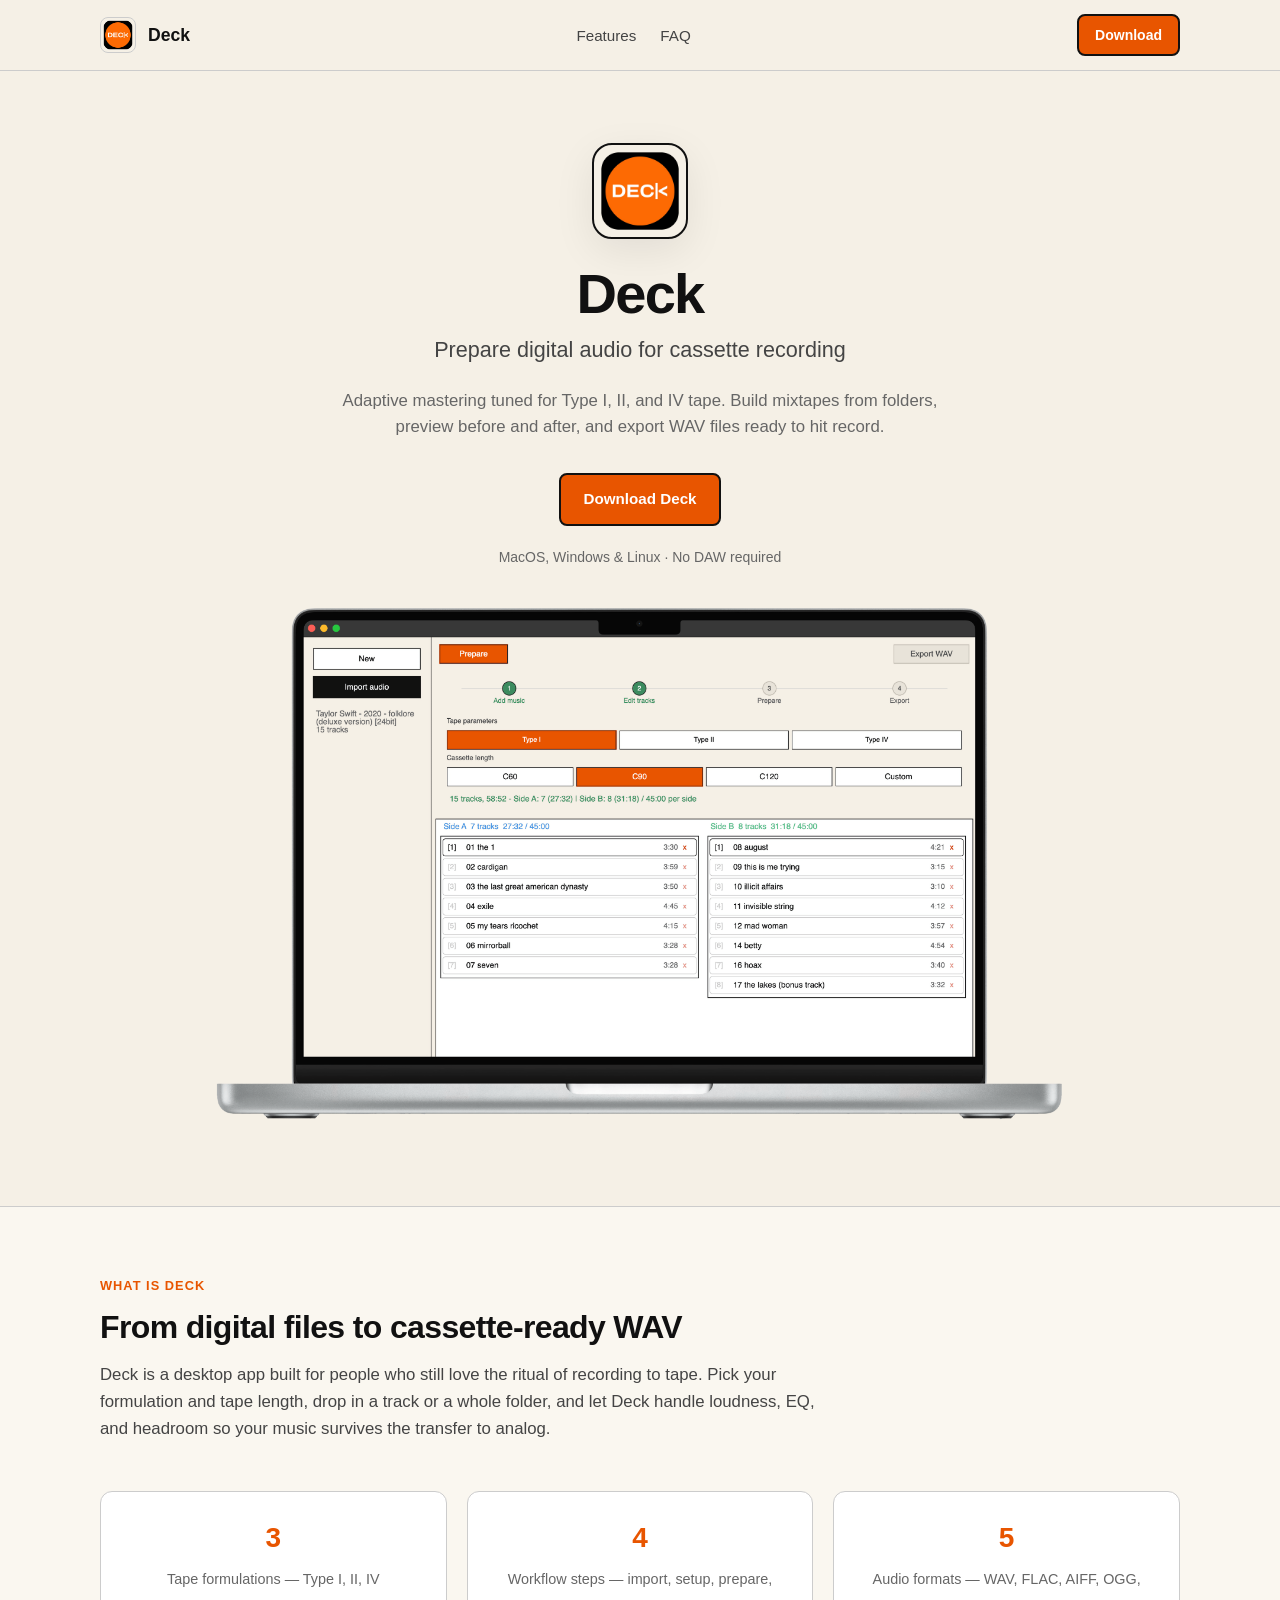
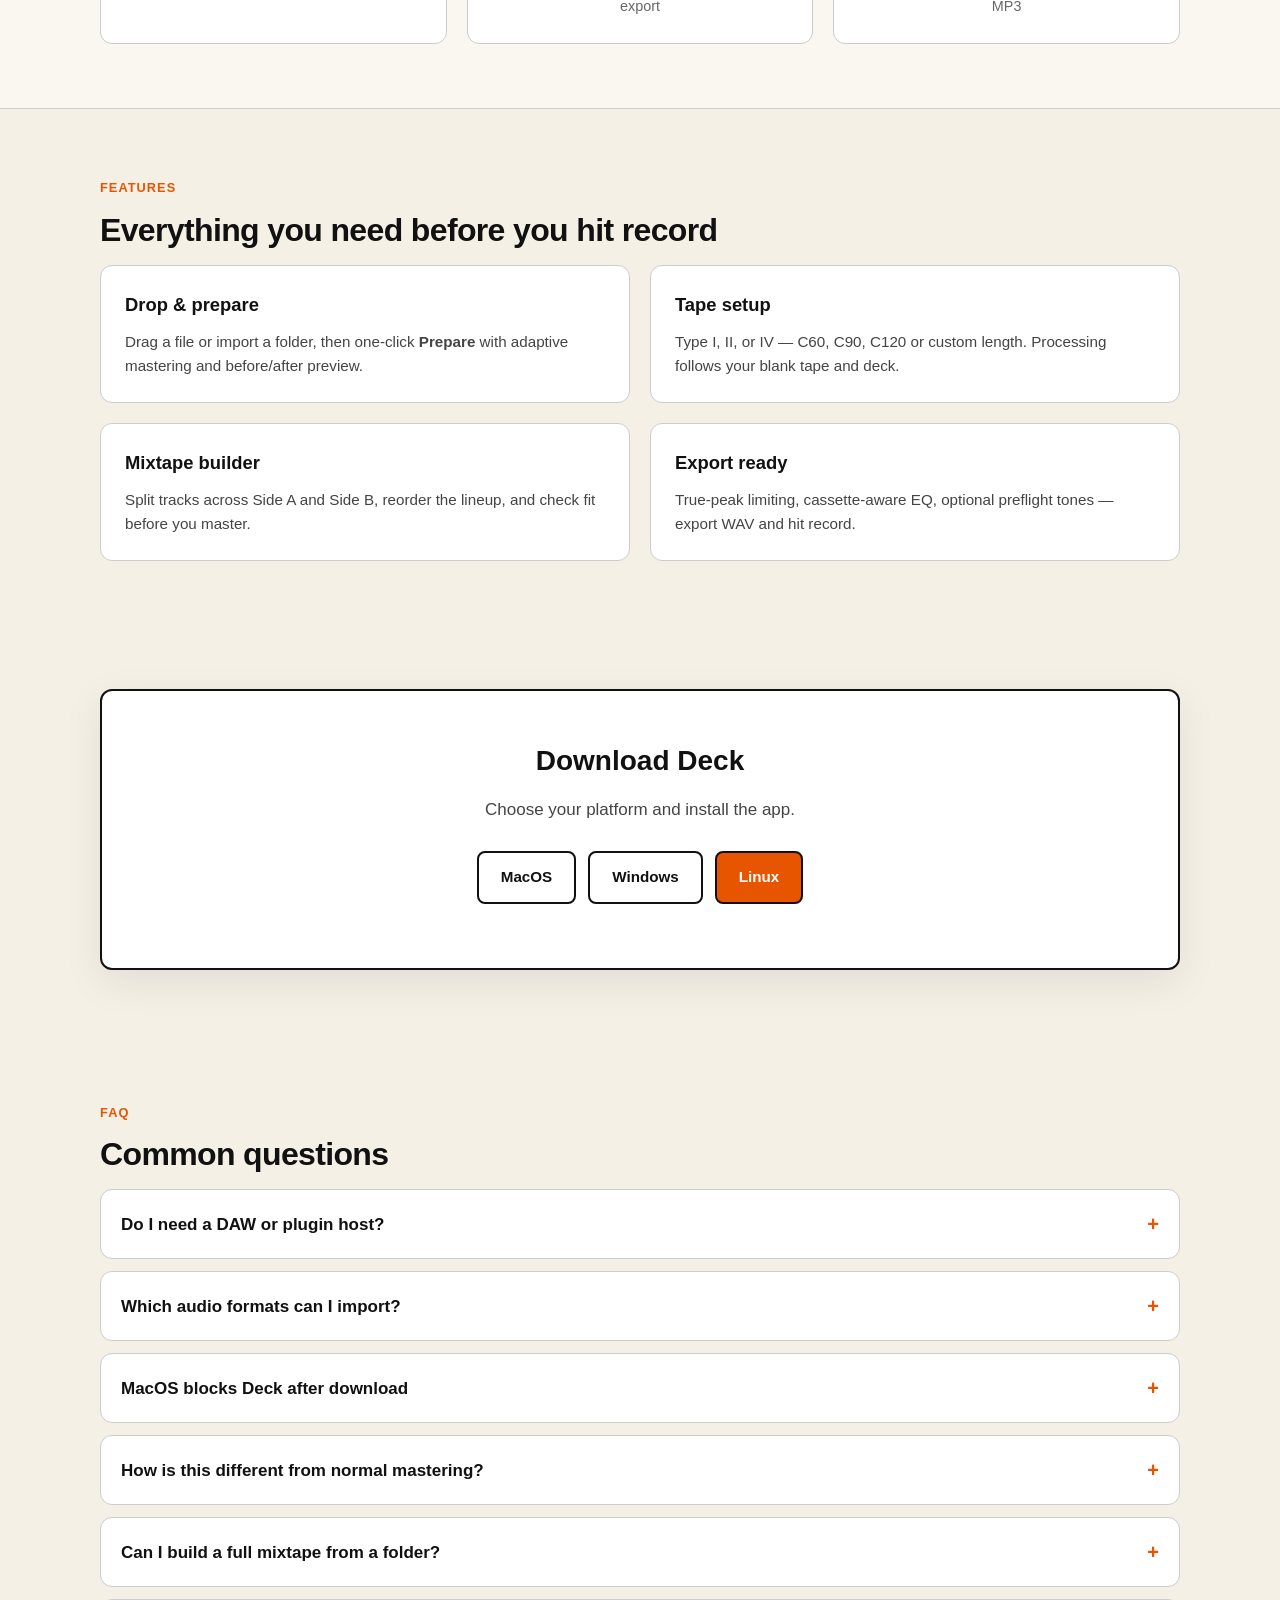
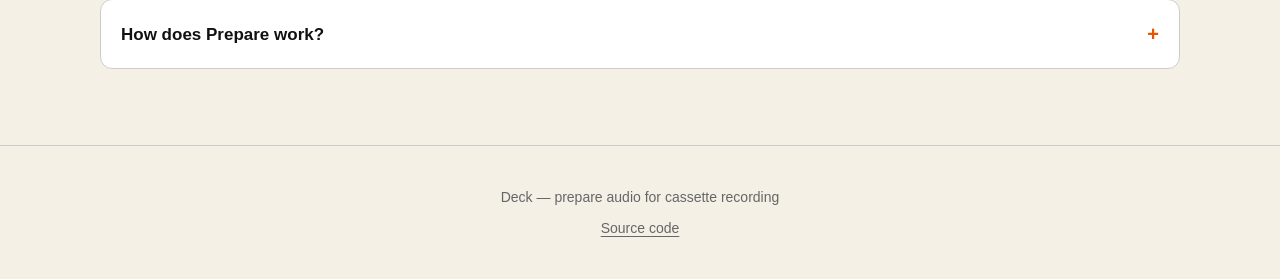
==== commit c4d8b3f1: "Highlight the visitor OS download button on the landing page. Detect macOS, Windows, or Linux from t" ====
--- a/docs/index.html
+++ b/docs/index.html
@@ -106,9 +106,9 @@
           <h2 data-i18n="download.title">Download Deck</h2>
           <p data-i18n="download.text">Choose your platform and install the app.</p>
           <div class="download-buttons">
-            <a class="btn btn-primary" href="assets/Deck-macOS.zip" download data-i18n="download.macos">MacOS</a>
-            <a class="btn btn-secondary" href="downloads/Deck-Windows-latest.zip" download data-i18n="download.windows">Windows</a>
-            <a class="btn btn-secondary" href="downloads/Deck-Linux-latest.tar.gz" download data-i18n="download.linux">Linux</a>
+            <a class="btn btn-primary" href="assets/Deck-macOS.zip" download data-platform="macos" data-i18n="download.macos">MacOS</a>
+            <a class="btn btn-secondary" href="downloads/Deck-Windows-latest.zip" download data-platform="windows" data-i18n="download.windows">Windows</a>
+            <a class="btn btn-secondary" href="downloads/Deck-Linux-latest.tar.gz" download data-platform="linux" data-i18n="download.linux">Linux</a>
           </div>
         </div>
       </div>
@@ -268,6 +268,25 @@
         }
       };
 
+      function detectDownloadPlatform() {
+        const ua = (navigator.userAgent || "").toLowerCase();
+        if (/windows|win32|win64|wow64/.test(ua)) return "windows";
+        if (/macintosh|mac os x/.test(ua) && !/iphone|ipad|ipod/.test(ua)) return "macos";
+        if (/linux|x11/.test(ua) && !/android/.test(ua)) return "linux";
+        return null;
+      }
+
+      function highlightDownloadPlatform() {
+        const platform = detectDownloadPlatform();
+        if (!platform) return;
+
+        document.querySelectorAll(".download-buttons [data-platform]").forEach((btn) => {
+          const match = btn.getAttribute("data-platform") === platform;
+          btn.classList.toggle("btn-primary", match);
+          btn.classList.toggle("btn-secondary", !match);
+        });
+      }
+
       function applyLanguage(lang) {
         const dict = i18n[lang] || i18n.en;
         document.documentElement.lang = lang;
@@ -292,6 +311,7 @@
 
       const currentLang = detectLanguage();
       applyLanguage(currentLang);
+      highlightDownloadPlatform();
     })();
   </script>
 
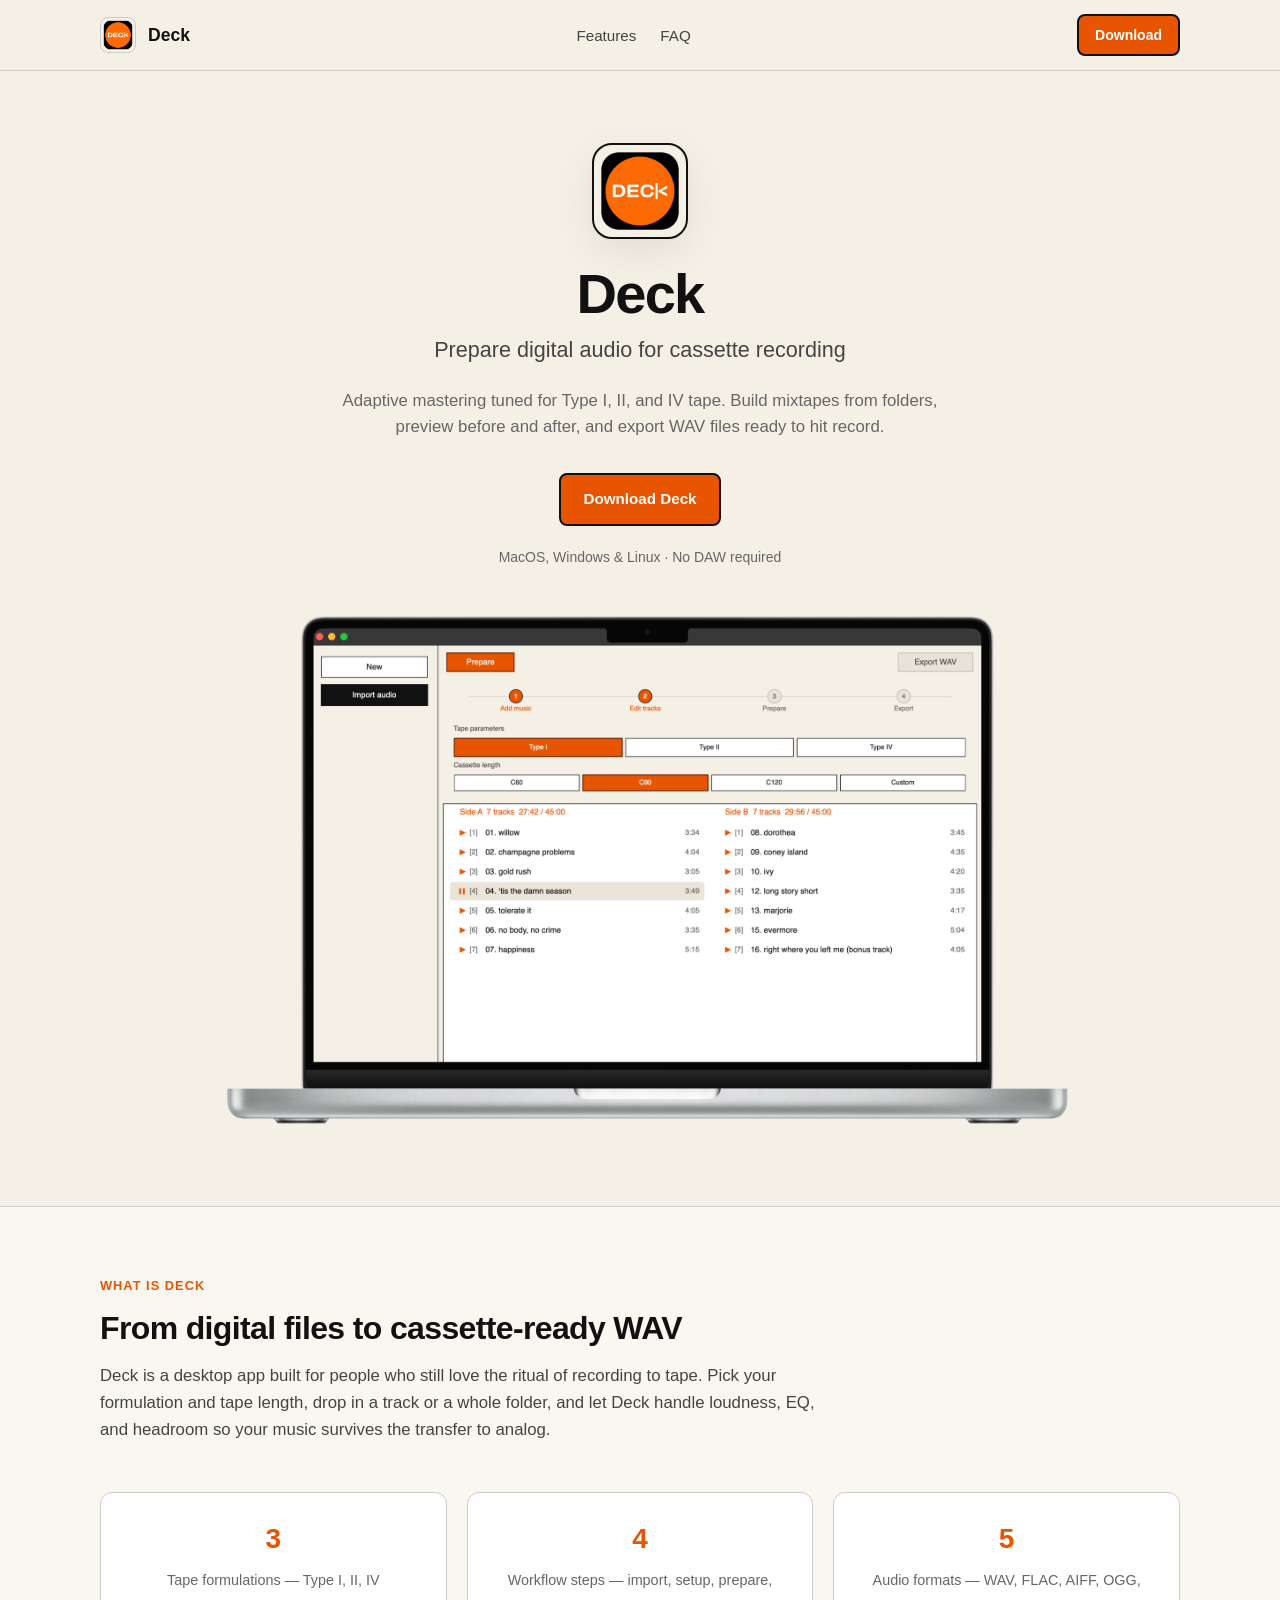
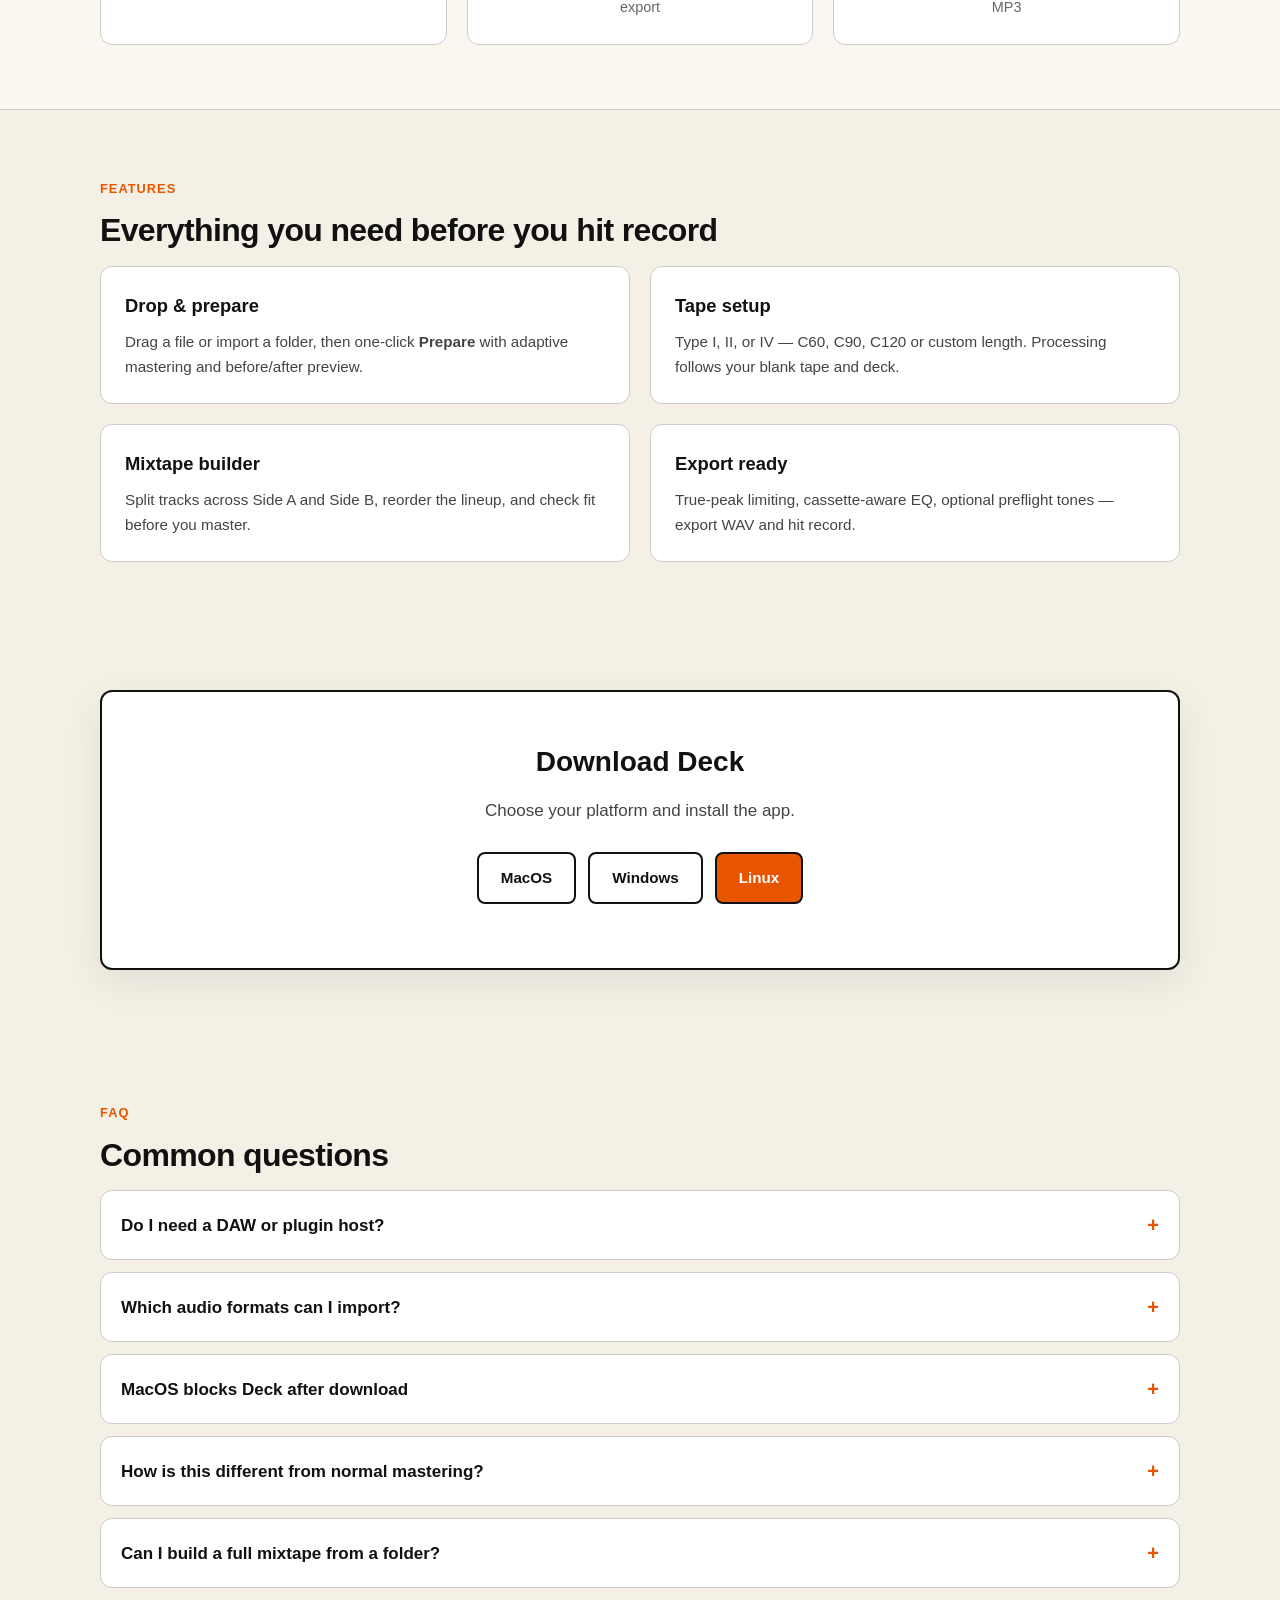
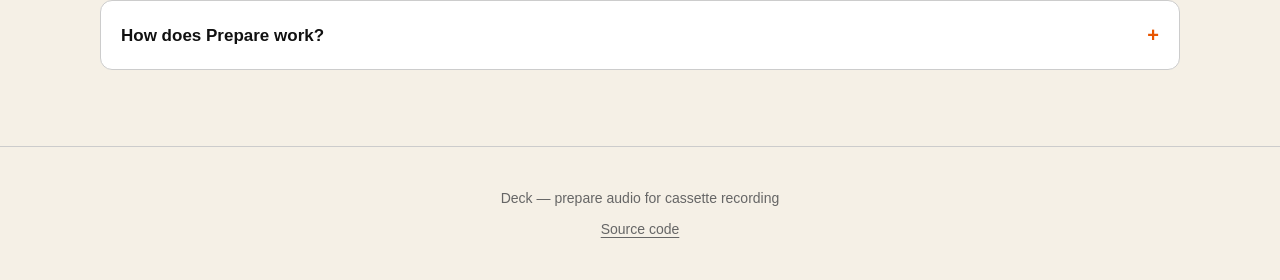
==== commit 61234068: "Update landing page hero mockup with latest Deck UI screenshot. Replace mock-2.png and fix intrinsic" ====
--- a/docs/index.html
+++ b/docs/index.html
@@ -43,7 +43,7 @@
         </div>
         <p class="hero-meta" data-i18n="hero.meta">MacOS, Windows &amp; Linux · No DAW required</p>
         <figure class="hero-shot">
-          <img src="assets/mock-2.png" alt="Deck on MacBook — mixtape editor with Side A and Side B track lists" width="11889" height="7317" loading="eager">
+          <img src="assets/mock-2.png" alt="Deck on MacBook — mixtape editor with Side A and Side B track lists, tape parameters, and wizard steps" width="3985" height="2456" loading="eager">
         </figure>
       </div>
     </section>
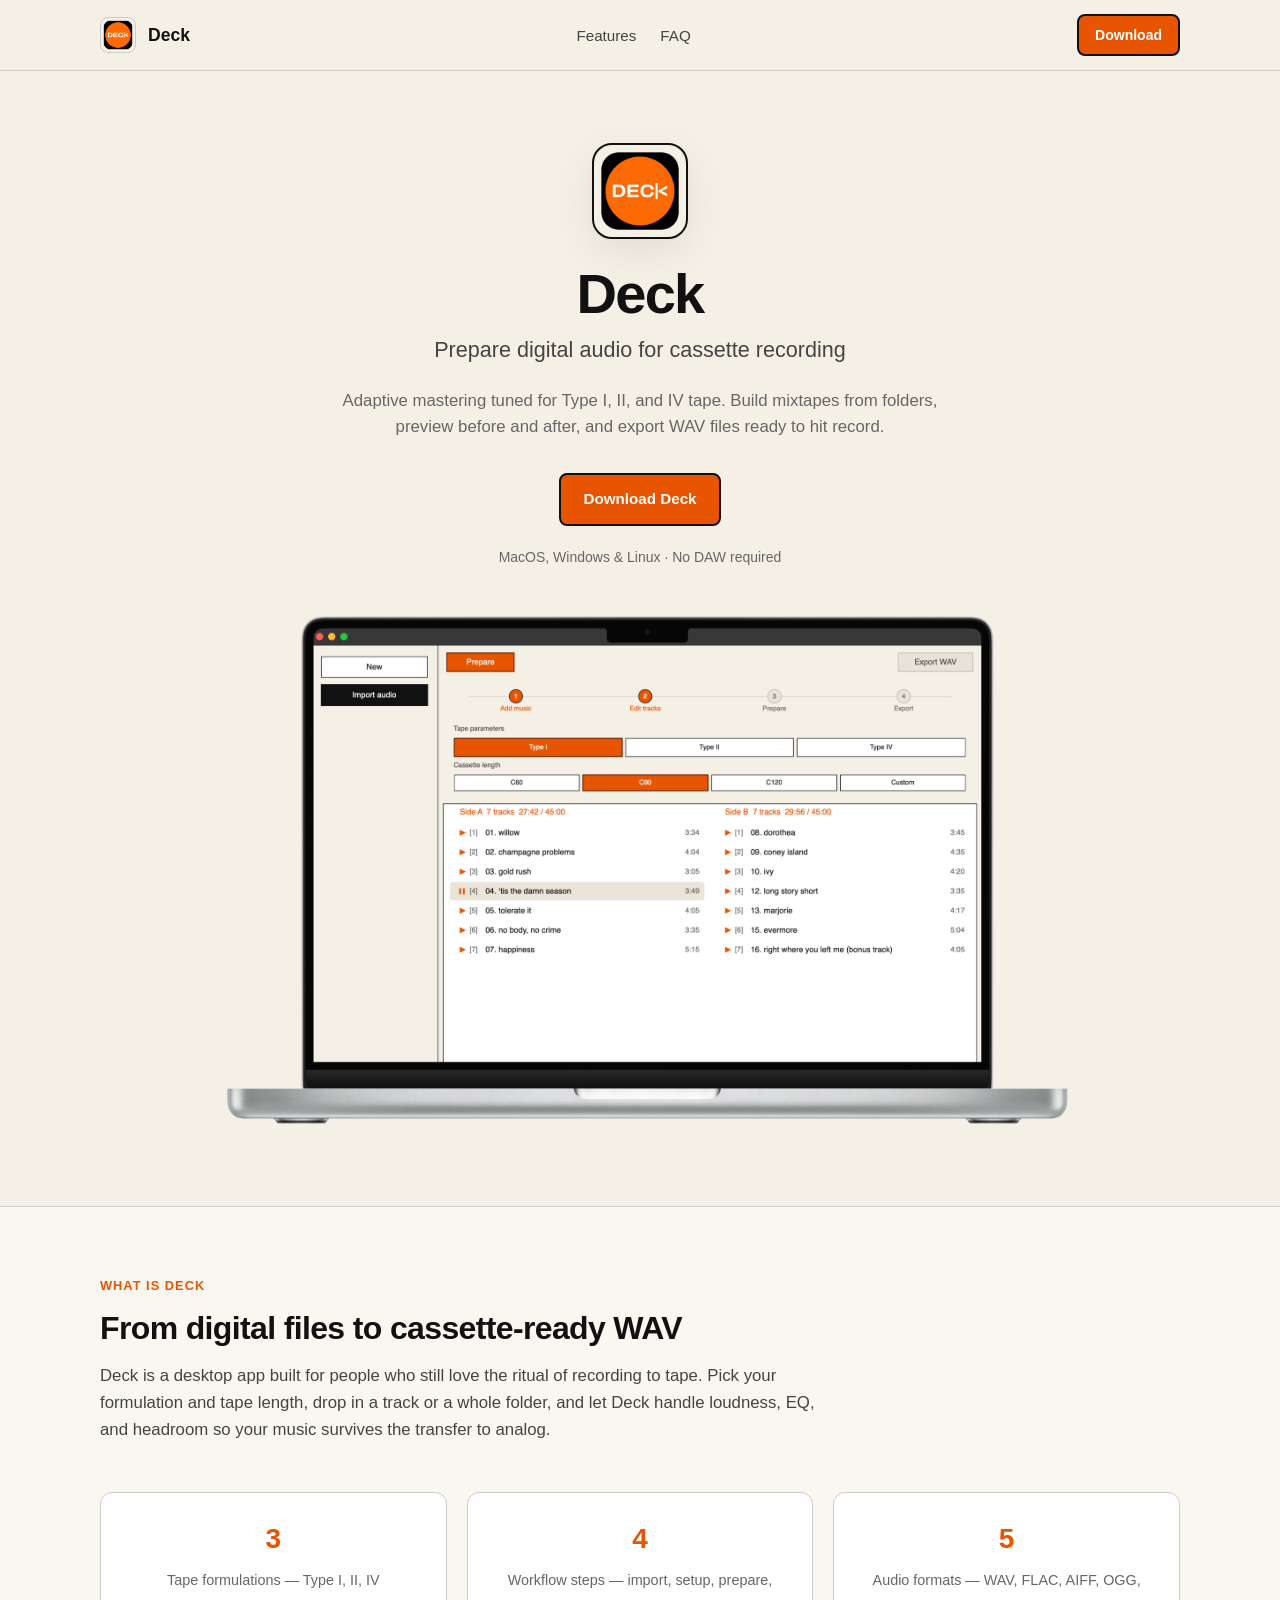
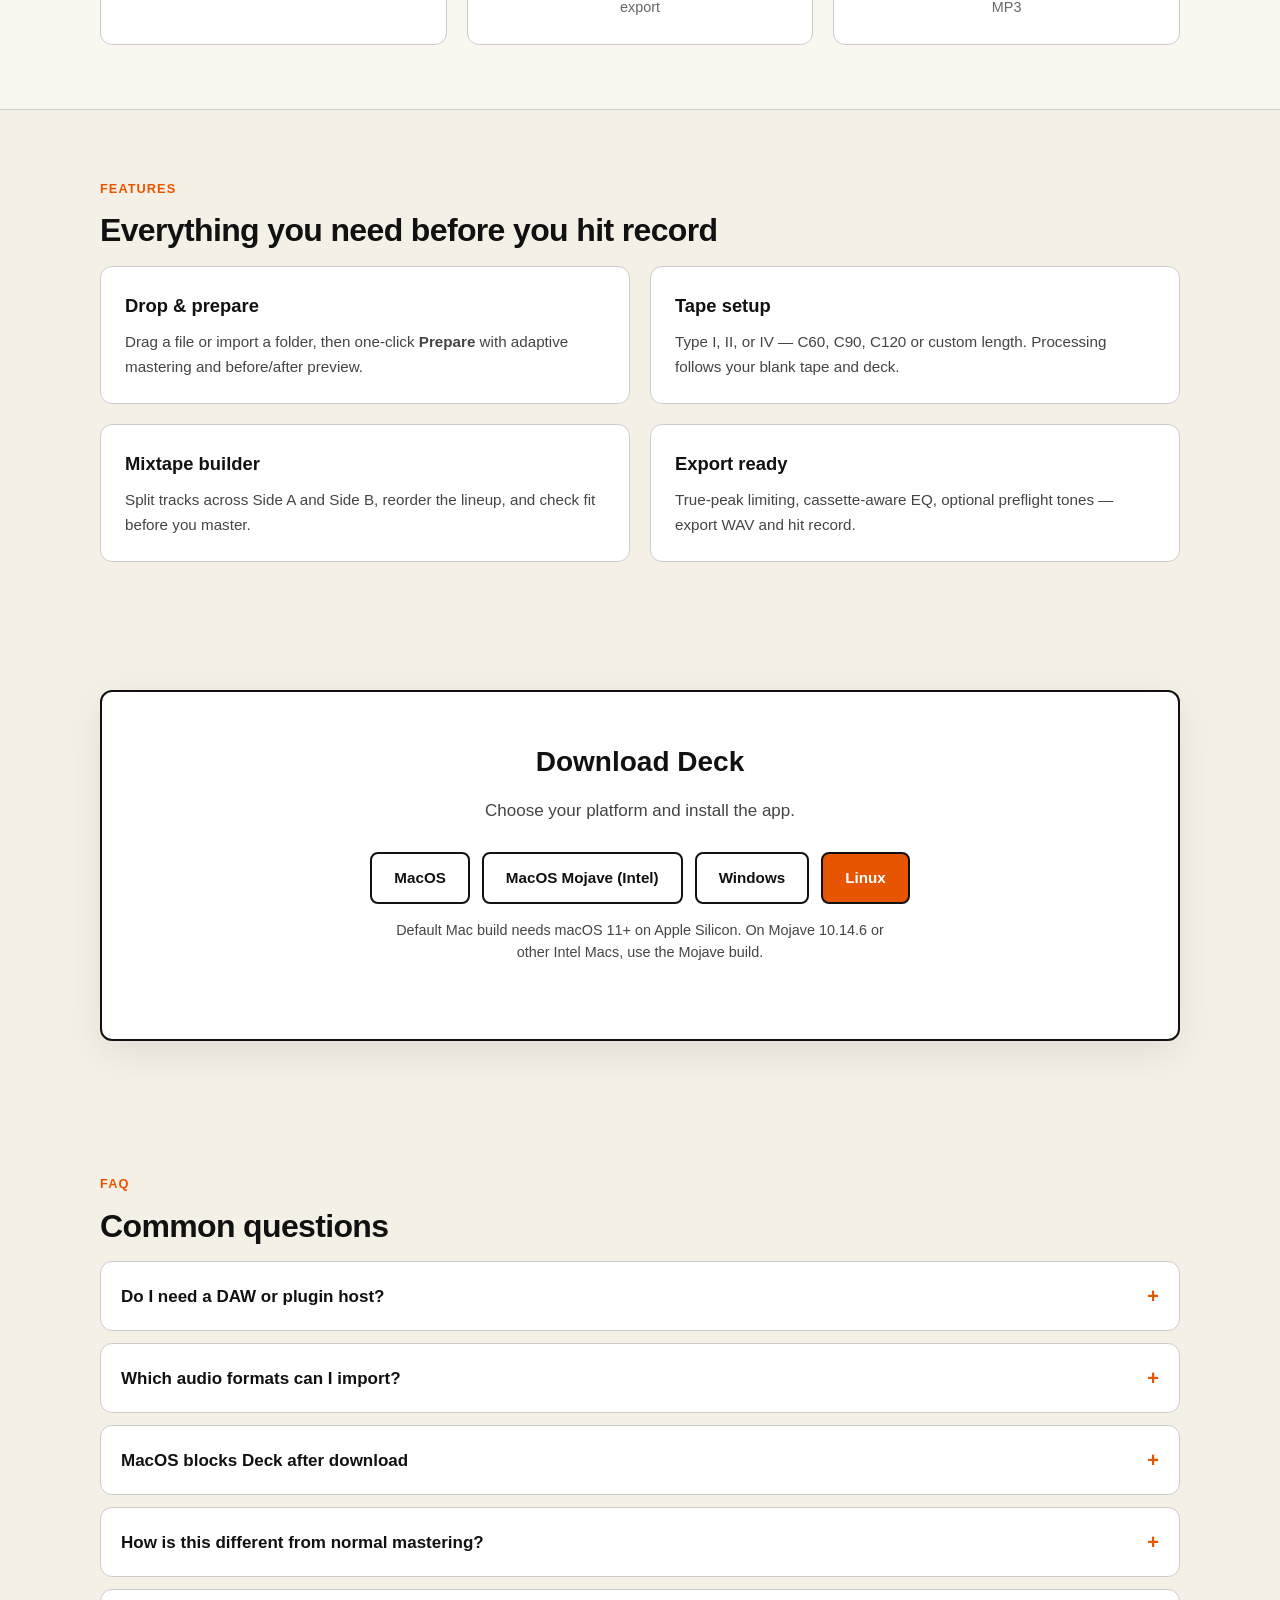
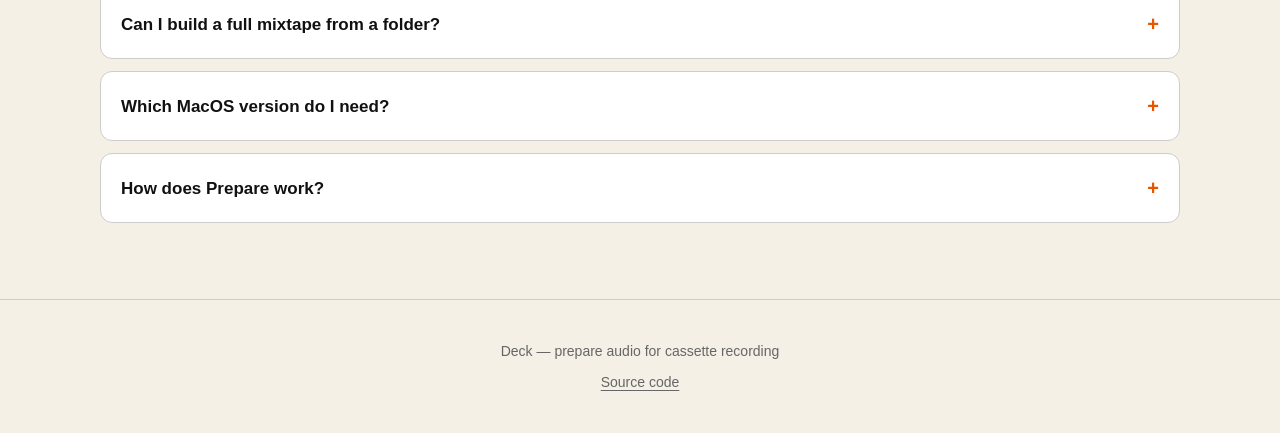
==== commit d62be14e: "Add Intel macOS Mojave 10.14 build and publish it on Pages. Ship a separate x86_64 legacy pipeline s" ====
--- a/docs/index.html
+++ b/docs/index.html
@@ -107,9 +107,11 @@
           <p data-i18n="download.text">Choose your platform and install the app.</p>
           <div class="download-buttons">
             <a class="btn btn-primary" href="assets/Deck-macOS.zip" download data-platform="macos" data-i18n="download.macos">MacOS</a>
+            <a class="btn btn-secondary" href="downloads/Deck-macOS-Mojave-latest.zip" download data-platform="macos-legacy" data-i18n="download.macosLegacy">MacOS Mojave (Intel)</a>
             <a class="btn btn-secondary" href="downloads/Deck-Windows-latest.zip" download data-platform="windows" data-i18n="download.windows">Windows</a>
             <a class="btn btn-secondary" href="downloads/Deck-Linux-latest.tar.gz" download data-platform="linux" data-i18n="download.linux">Linux</a>
           </div>
+          <p class="download-note" data-i18n="download.macosNote"></p>
         </div>
       </div>
     </section>
@@ -151,6 +153,11 @@
             <div class="faq-answer">
               <p data-i18n="faq.a5">Yes. Import a folder, arrange tracks in the editor, check whether everything fits your tape length, then prepare and export.</p>
             </div>
+          </details>
+
+          <details class="faq-item">
+            <summary data-i18n="faq.q7">Which MacOS version do I need?</summary>
+            <div class="faq-answer" data-i18n="faq.a7"></div>
           </details>
 
           <details class="faq-item">
@@ -203,6 +210,8 @@
           "download.title": "Download Deck",
           "download.text": "Choose your platform and install the app.",
           "download.macos": "MacOS",
+          "download.macosLegacy": "MacOS Mojave (Intel)",
+          "download.macosNote": "Default Mac build needs macOS 11+ on Apple Silicon. On Mojave 10.14.6 or other Intel Macs, use the Mojave build.",
           "download.windows": "Windows",
           "download.linux": "Linux",
           "faq.title": "Common questions",
@@ -218,6 +227,8 @@
           "faq.a5": "Yes. Import a folder, arrange tracks in the editor, check whether everything fits your tape length, then prepare and export.",
           "faq.q6": "How does Prepare work?",
           "faq.a6": "<p><strong>Track analysis.</strong> Deck measures integrated LUFS, true peak, HF energy, roughness and sharpness, bass stereo correlation, clipping, and dynamic range.</p><p><strong>Auto strategy.</strong> Clean, deck-friendly material mostly gets level adjustment and true-peak limiting. Loud, bright, or aggressive tracks get full tape prep: HF tamer, de-esser, and sometimes soft saturation (depends on Type I / II / IV).</p><p><strong>Sibilants (s / sh / ch).</strong> If the top end is too harsh for tape, Prepare softens it with HF tamer (~4.5–14&nbsp;kHz) and a psychoacoustic de-esser on rough bands (~1.8–14&nbsp;kHz, up to ~4.5&nbsp;dB). This is not a vocal de-esser — the goal is to stop harsh highs from biting on cassette, not to remove all sibilance. Already-clean tracks skip this step.</p><p><strong>Typical processing chain:</strong></p><ul><li>Gain to match the tape profile (LUFS + peak ceiling for Type I / II / IV)</li><li>Infra HPF and LF stereo tightening so bass stays stable on tape</li><li>HF tamer + de-esser on bright material</li><li>Record-side HF pre-emphasis to compensate treble loss when recording to cassette</li><li>True-peak limiter and final loudness check</li></ul>",
+          "faq.q7": "Which MacOS version do I need?",
+          "faq.a7": "<p><strong>Apple Silicon (M1 and newer):</strong> macOS 11 Big Sur or newer — use the main MacOS download.</p><p><strong>Intel Mac on Mojave 10.14.6 or Catalina:</strong> use <strong>MacOS Mojave (Intel)</strong>. That build is x86_64 only and does not run on Apple Silicon.</p>",
           "footer.text": "Deck — prepare audio for cassette recording",
           "footer.source": "Source code"
         },
@@ -248,6 +259,8 @@
           "download.title": "Скачать Deck",
           "download.text": "Выберите платформу и установите приложение.",
           "download.macos": "MacOS",
+          "download.macosLegacy": "MacOS Mojave (Intel)",
+          "download.macosNote": "Основная сборка — macOS 11+ на Apple Silicon. Для Mojave 10.14.6 и других Intel Mac скачайте сборку Mojave.",
           "download.windows": "Windows",
           "download.linux": "Linux",
           "faq.title": "Частые вопросы",
@@ -263,6 +276,8 @@
           "faq.a5": "Да. Импортируйте папку, разложите треки в редакторе, проверьте длину под кассету, затем подготовьте и экспортируйте.",
           "faq.q6": "Как работает Prepare?",
           "faq.a6": "<p><strong>Анализ трека.</strong> Считаются integrated LUFS, true peak, ВЧ-энергия, резкость и roughness, стерео-корреляция в басу, клиппинг и динамический диапазон.</p><p><strong>Автовыбор стратегии.</strong> Уже «чистый» материал в основном получает подгонку уровня и true-peak лимитер. Громкий, яркий или агрессивный трек идёт в tape prep: HF tamer, de-esser, иногда мягкая сатурация (зависит от Type I / II / IV).</p><p><strong>Сибилянты («с», «ш», «ч»).</strong> Если верх слишком резкий для ленты, Prepare приглушает его: HF tamer (~4.5–14&nbsp;kHz) и точечный de-esser на жёстких полосах (~1.8–14&nbsp;kHz, до ~4.5&nbsp;dB). Это не вокальный de-esser — цель в том, чтобы «с/ш/ч» не резали на кассете, а не убрать их полностью. Уже чистые треки этот шаг пропускают.</p><p><strong>Типичная цепочка обработки:</strong></p><ul><li>Подгонка громкости под профиль ленты (LUFS + peak ceiling под Type I / II / IV)</li><li>HPF инфразвука и сужение стерео в НЧ, чтобы бас не «разваливался» на ленте</li><li>HF tamer + de-esser на ярком материале</li><li>Record-side HF pre-emphasis — компенсация потери верха при записи на кассету</li><li>True-peak limiter и финальная проверка loudness</li></ul>",
+          "faq.q7": "Какая версия MacOS нужна?",
+          "faq.a7": "<p><strong>Apple Silicon (M1 и новее):</strong> macOS 11 Big Sur или новее — скачивайте основную сборку MacOS.</p><p><strong>Intel Mac на Mojave 10.14.6 или Catalina:</strong> используйте <strong>MacOS Mojave (Intel)</strong>. Это сборка только x86_64, на Apple Silicon она не запустится.</p>",
           "footer.text": "Deck — подготовка аудио для записи на кассету",
           "footer.source": "Исходники"
         }
--- a/docs/style.css
+++ b/docs/style.css
@@ -467,6 +467,14 @@
   margin-bottom: 16px;
 }
 
+.download-note {
+  font-size: 0.9rem;
+  color: var(--muted);
+  max-width: 560px;
+  margin: 0 auto;
+  line-height: 1.5;
+}
+
 /* FAQ */
 
 .faq-list {
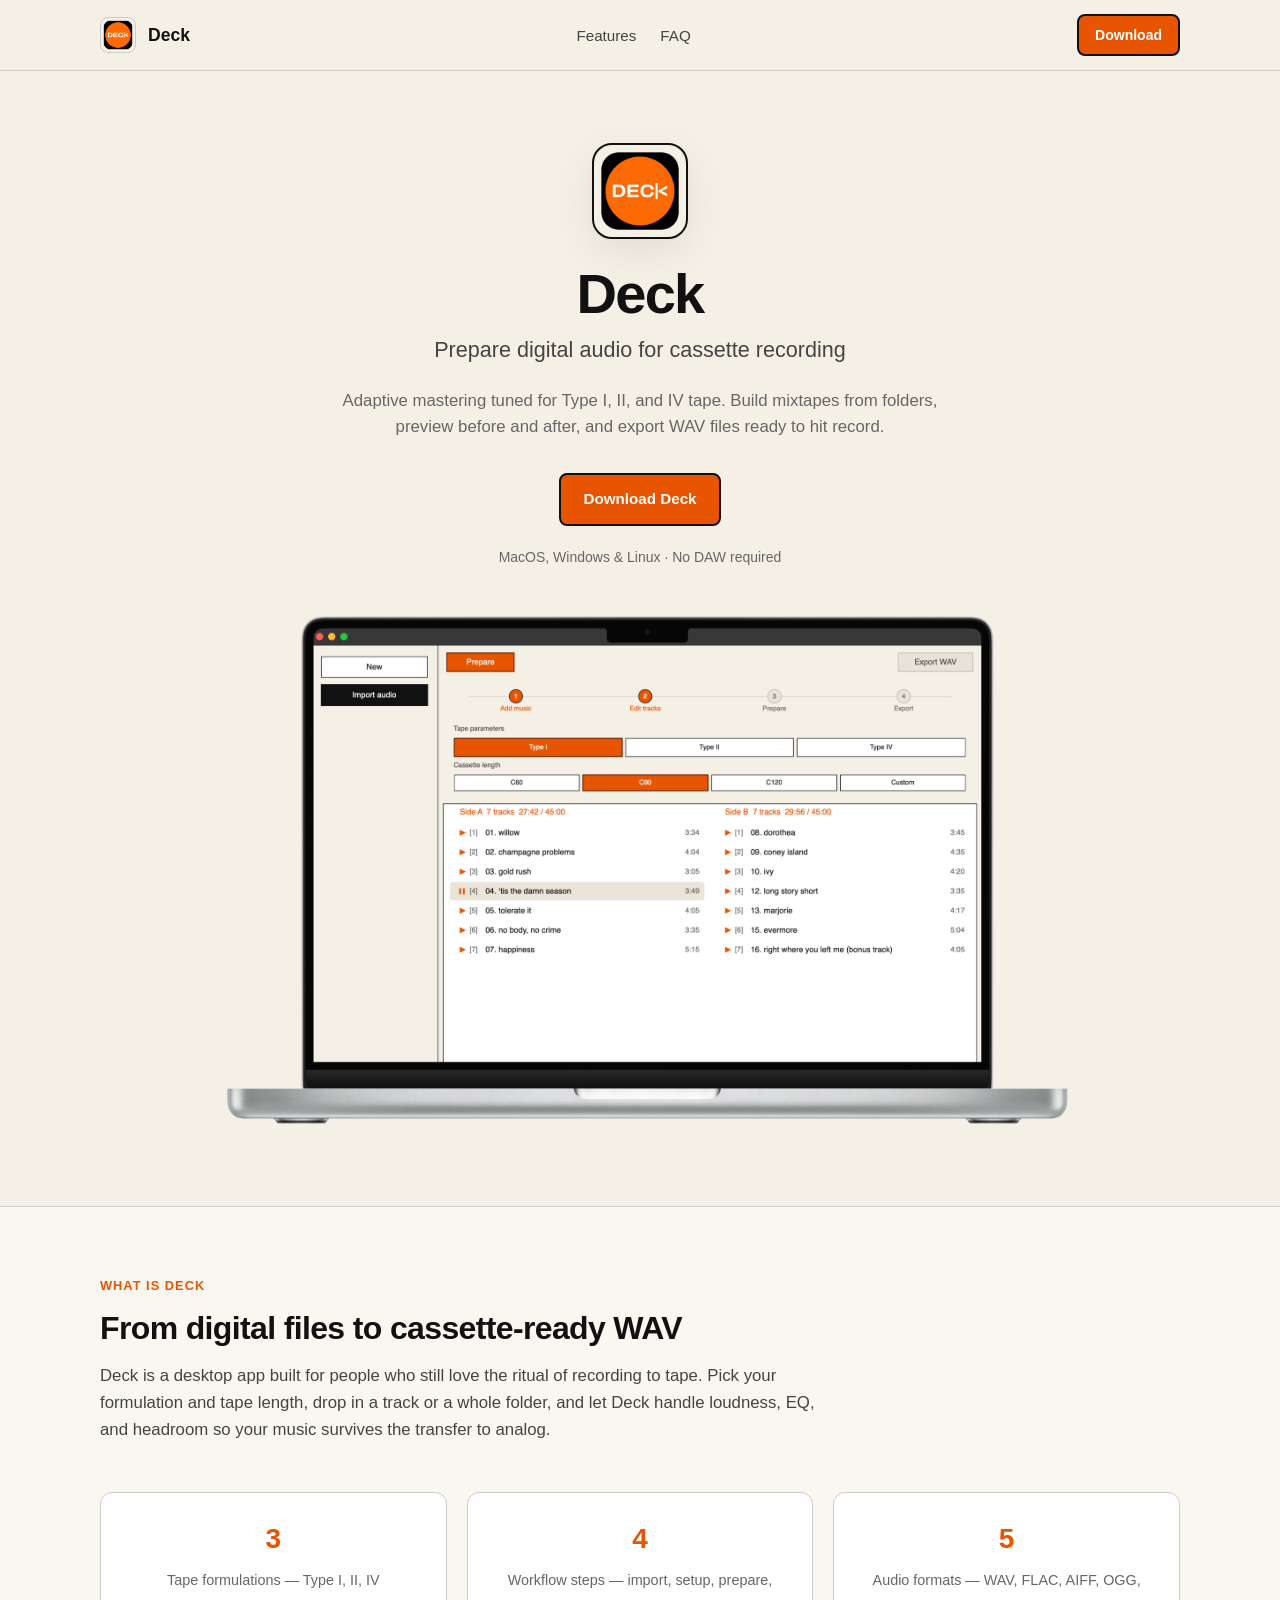
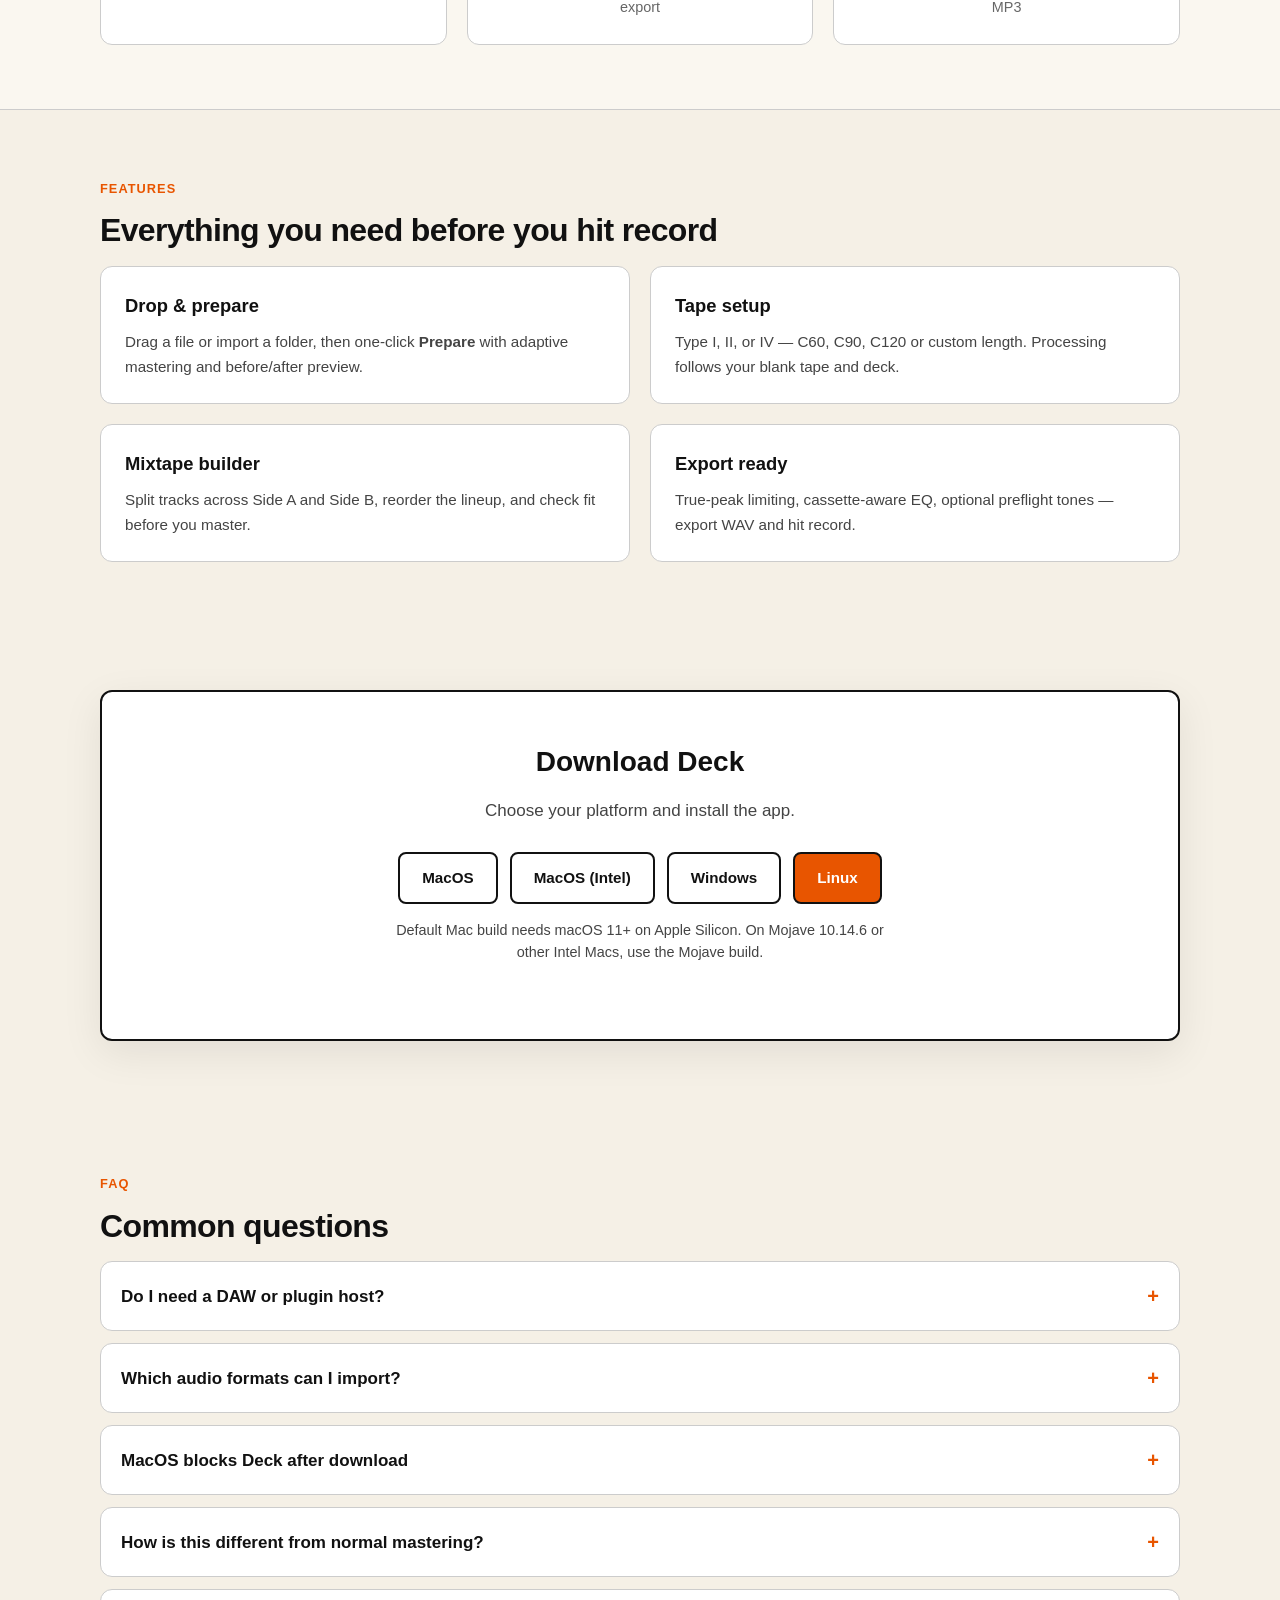
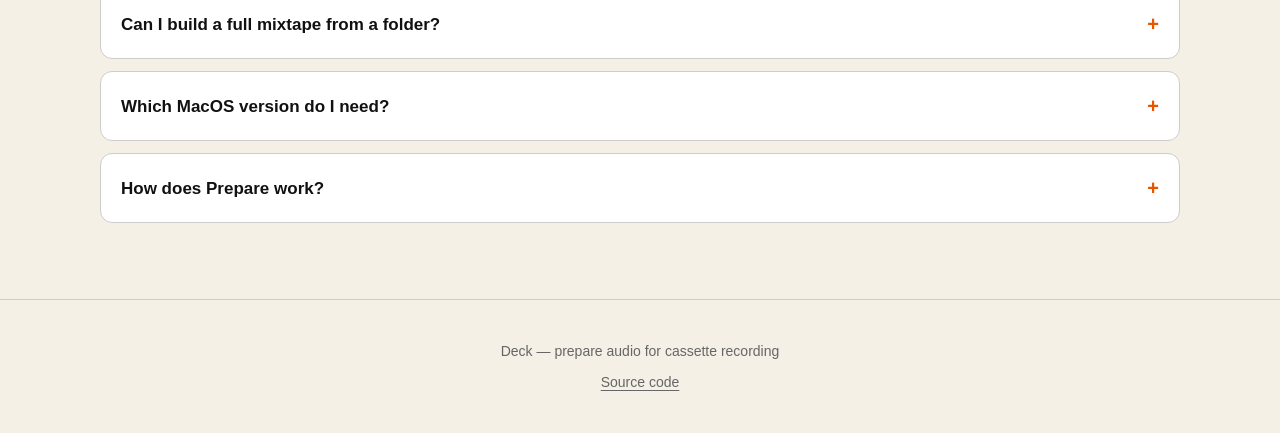
==== commit cb30357b: "Rename legacy Mac download label to MacOS (Intel) on the site. Use clearer button and FAQ wording fo" ====
--- a/docs/index.html
+++ b/docs/index.html
@@ -107,7 +107,7 @@
           <p data-i18n="download.text">Choose your platform and install the app.</p>
           <div class="download-buttons">
             <a class="btn btn-primary" href="assets/Deck-macOS.zip" download data-platform="macos" data-i18n="download.macos">MacOS</a>
-            <a class="btn btn-secondary" href="downloads/Deck-macOS-Mojave-latest.zip" download data-platform="macos-legacy" data-i18n="download.macosLegacy">MacOS Mojave (Intel)</a>
+            <a class="btn btn-secondary" href="downloads/Deck-macOS-Mojave-latest.zip" download data-platform="macos-legacy" data-i18n="download.macosLegacy">MacOS (Intel)</a>
             <a class="btn btn-secondary" href="downloads/Deck-Windows-latest.zip" download data-platform="windows" data-i18n="download.windows">Windows</a>
             <a class="btn btn-secondary" href="downloads/Deck-Linux-latest.tar.gz" download data-platform="linux" data-i18n="download.linux">Linux</a>
           </div>
@@ -210,7 +210,7 @@
           "download.title": "Download Deck",
           "download.text": "Choose your platform and install the app.",
           "download.macos": "MacOS",
-          "download.macosLegacy": "MacOS Mojave (Intel)",
+          "download.macosLegacy": "MacOS (Intel)",
           "download.macosNote": "Default Mac build needs macOS 11+ on Apple Silicon. On Mojave 10.14.6 or other Intel Macs, use the Mojave build.",
           "download.windows": "Windows",
           "download.linux": "Linux",
@@ -228,7 +228,7 @@
           "faq.q6": "How does Prepare work?",
           "faq.a6": "<p><strong>Track analysis.</strong> Deck measures integrated LUFS, true peak, HF energy, roughness and sharpness, bass stereo correlation, clipping, and dynamic range.</p><p><strong>Auto strategy.</strong> Clean, deck-friendly material mostly gets level adjustment and true-peak limiting. Loud, bright, or aggressive tracks get full tape prep: HF tamer, de-esser, and sometimes soft saturation (depends on Type I / II / IV).</p><p><strong>Sibilants (s / sh / ch).</strong> If the top end is too harsh for tape, Prepare softens it with HF tamer (~4.5–14&nbsp;kHz) and a psychoacoustic de-esser on rough bands (~1.8–14&nbsp;kHz, up to ~4.5&nbsp;dB). This is not a vocal de-esser — the goal is to stop harsh highs from biting on cassette, not to remove all sibilance. Already-clean tracks skip this step.</p><p><strong>Typical processing chain:</strong></p><ul><li>Gain to match the tape profile (LUFS + peak ceiling for Type I / II / IV)</li><li>Infra HPF and LF stereo tightening so bass stays stable on tape</li><li>HF tamer + de-esser on bright material</li><li>Record-side HF pre-emphasis to compensate treble loss when recording to cassette</li><li>True-peak limiter and final loudness check</li></ul>",
           "faq.q7": "Which MacOS version do I need?",
-          "faq.a7": "<p><strong>Apple Silicon (M1 and newer):</strong> macOS 11 Big Sur or newer — use the main MacOS download.</p><p><strong>Intel Mac on Mojave 10.14.6 or Catalina:</strong> use <strong>MacOS Mojave (Intel)</strong>. That build is x86_64 only and does not run on Apple Silicon.</p>",
+          "faq.a7": "<p><strong>Apple Silicon (M1 and newer):</strong> macOS 11 Big Sur or newer — use the main MacOS download.</p><p><strong>Intel Mac on Mojave 10.14.6 or Catalina:</strong> use <strong>MacOS (Intel)</strong>. That build is x86_64 only and does not run on Apple Silicon.</p>",
           "footer.text": "Deck — prepare audio for cassette recording",
           "footer.source": "Source code"
         },
@@ -259,7 +259,7 @@
           "download.title": "Скачать Deck",
           "download.text": "Выберите платформу и установите приложение.",
           "download.macos": "MacOS",
-          "download.macosLegacy": "MacOS Mojave (Intel)",
+          "download.macosLegacy": "MacOS (Intel)",
           "download.macosNote": "Основная сборка — macOS 11+ на Apple Silicon. Для Mojave 10.14.6 и других Intel Mac скачайте сборку Mojave.",
           "download.windows": "Windows",
           "download.linux": "Linux",
@@ -277,7 +277,7 @@
           "faq.q6": "Как работает Prepare?",
           "faq.a6": "<p><strong>Анализ трека.</strong> Считаются integrated LUFS, true peak, ВЧ-энергия, резкость и roughness, стерео-корреляция в басу, клиппинг и динамический диапазон.</p><p><strong>Автовыбор стратегии.</strong> Уже «чистый» материал в основном получает подгонку уровня и true-peak лимитер. Громкий, яркий или агрессивный трек идёт в tape prep: HF tamer, de-esser, иногда мягкая сатурация (зависит от Type I / II / IV).</p><p><strong>Сибилянты («с», «ш», «ч»).</strong> Если верх слишком резкий для ленты, Prepare приглушает его: HF tamer (~4.5–14&nbsp;kHz) и точечный de-esser на жёстких полосах (~1.8–14&nbsp;kHz, до ~4.5&nbsp;dB). Это не вокальный de-esser — цель в том, чтобы «с/ш/ч» не резали на кассете, а не убрать их полностью. Уже чистые треки этот шаг пропускают.</p><p><strong>Типичная цепочка обработки:</strong></p><ul><li>Подгонка громкости под профиль ленты (LUFS + peak ceiling под Type I / II / IV)</li><li>HPF инфразвука и сужение стерео в НЧ, чтобы бас не «разваливался» на ленте</li><li>HF tamer + de-esser на ярком материале</li><li>Record-side HF pre-emphasis — компенсация потери верха при записи на кассету</li><li>True-peak limiter и финальная проверка loudness</li></ul>",
           "faq.q7": "Какая версия MacOS нужна?",
-          "faq.a7": "<p><strong>Apple Silicon (M1 и новее):</strong> macOS 11 Big Sur или новее — скачивайте основную сборку MacOS.</p><p><strong>Intel Mac на Mojave 10.14.6 или Catalina:</strong> используйте <strong>MacOS Mojave (Intel)</strong>. Это сборка только x86_64, на Apple Silicon она не запустится.</p>",
+          "faq.a7": "<p><strong>Apple Silicon (M1 и новее):</strong> macOS 11 Big Sur или новее — скачивайте основную сборку MacOS.</p><p><strong>Intel Mac на Mojave 10.14.6 или Catalina:</strong> используйте <strong>MacOS (Intel)</strong>. Это сборка только x86_64, на Apple Silicon она не запустится.</p>",
           "footer.text": "Deck — подготовка аудио для записи на кассету",
           "footer.source": "Исходники"
         }
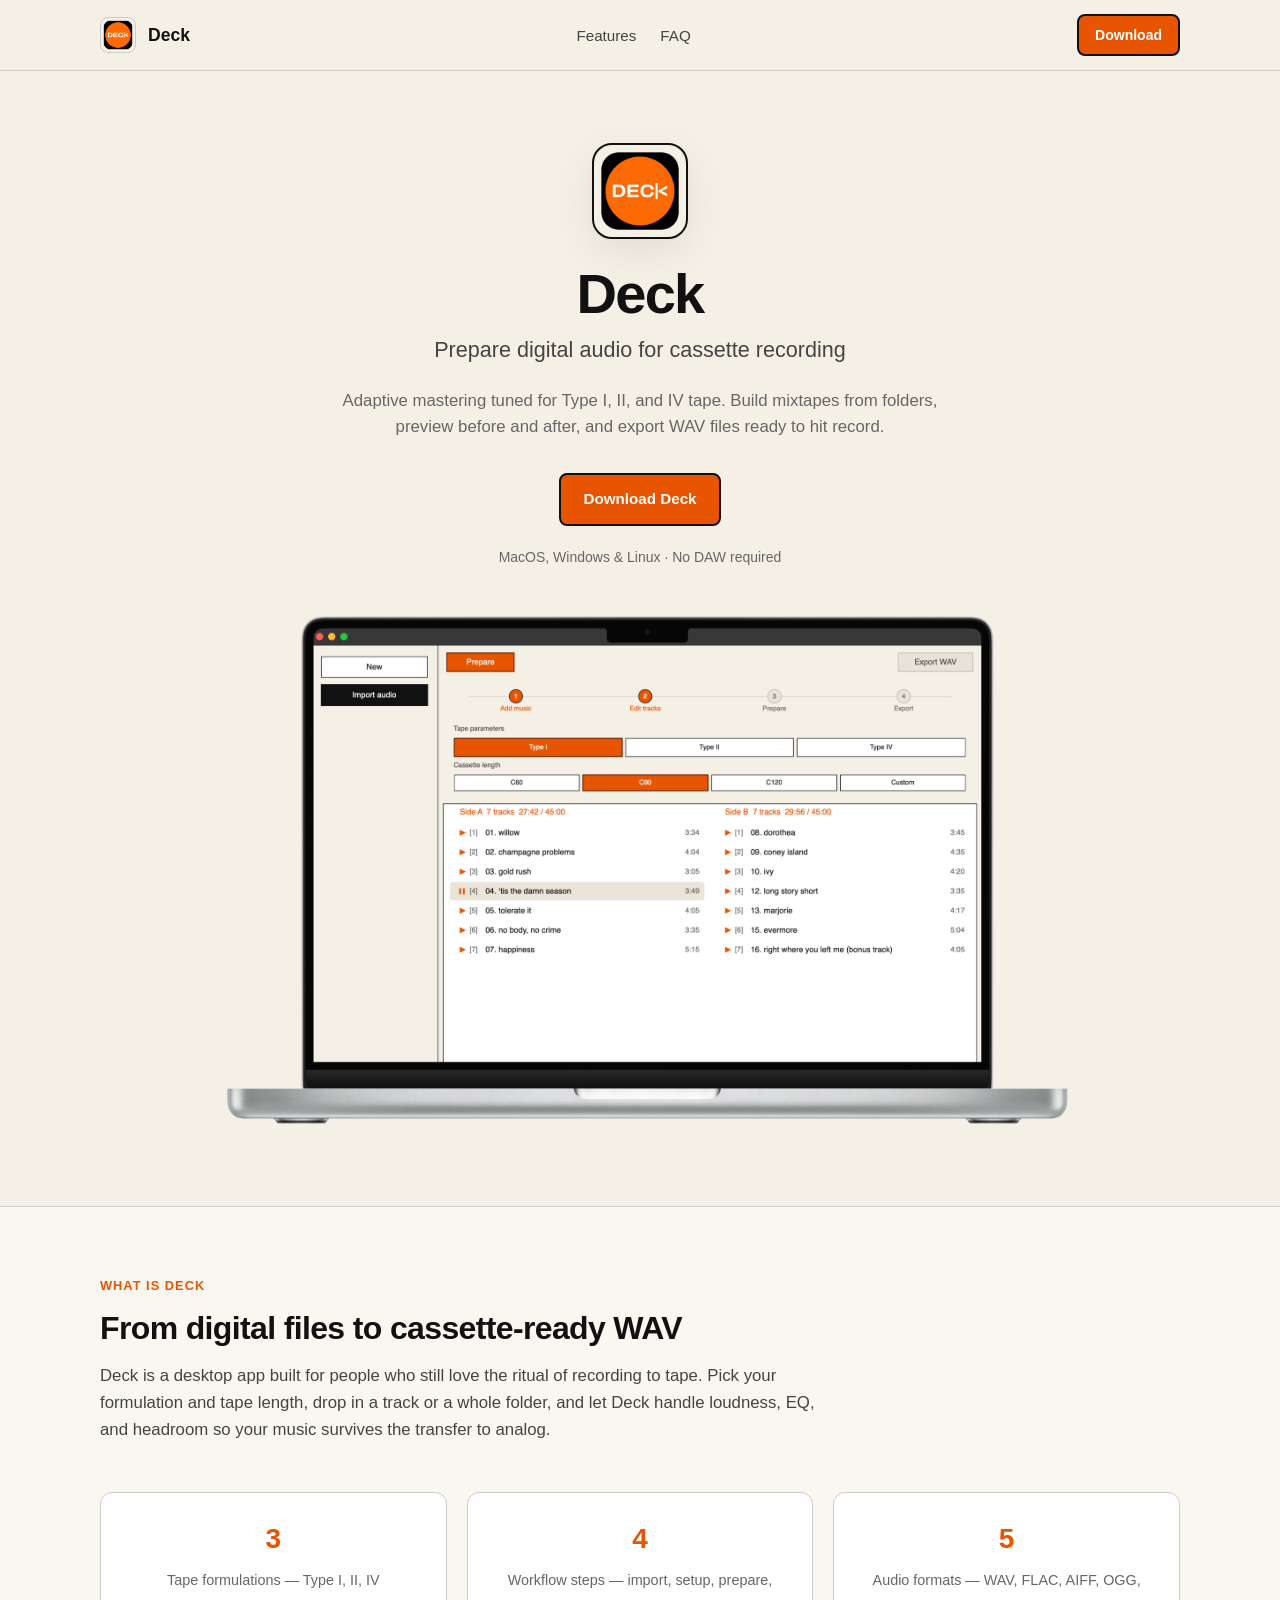
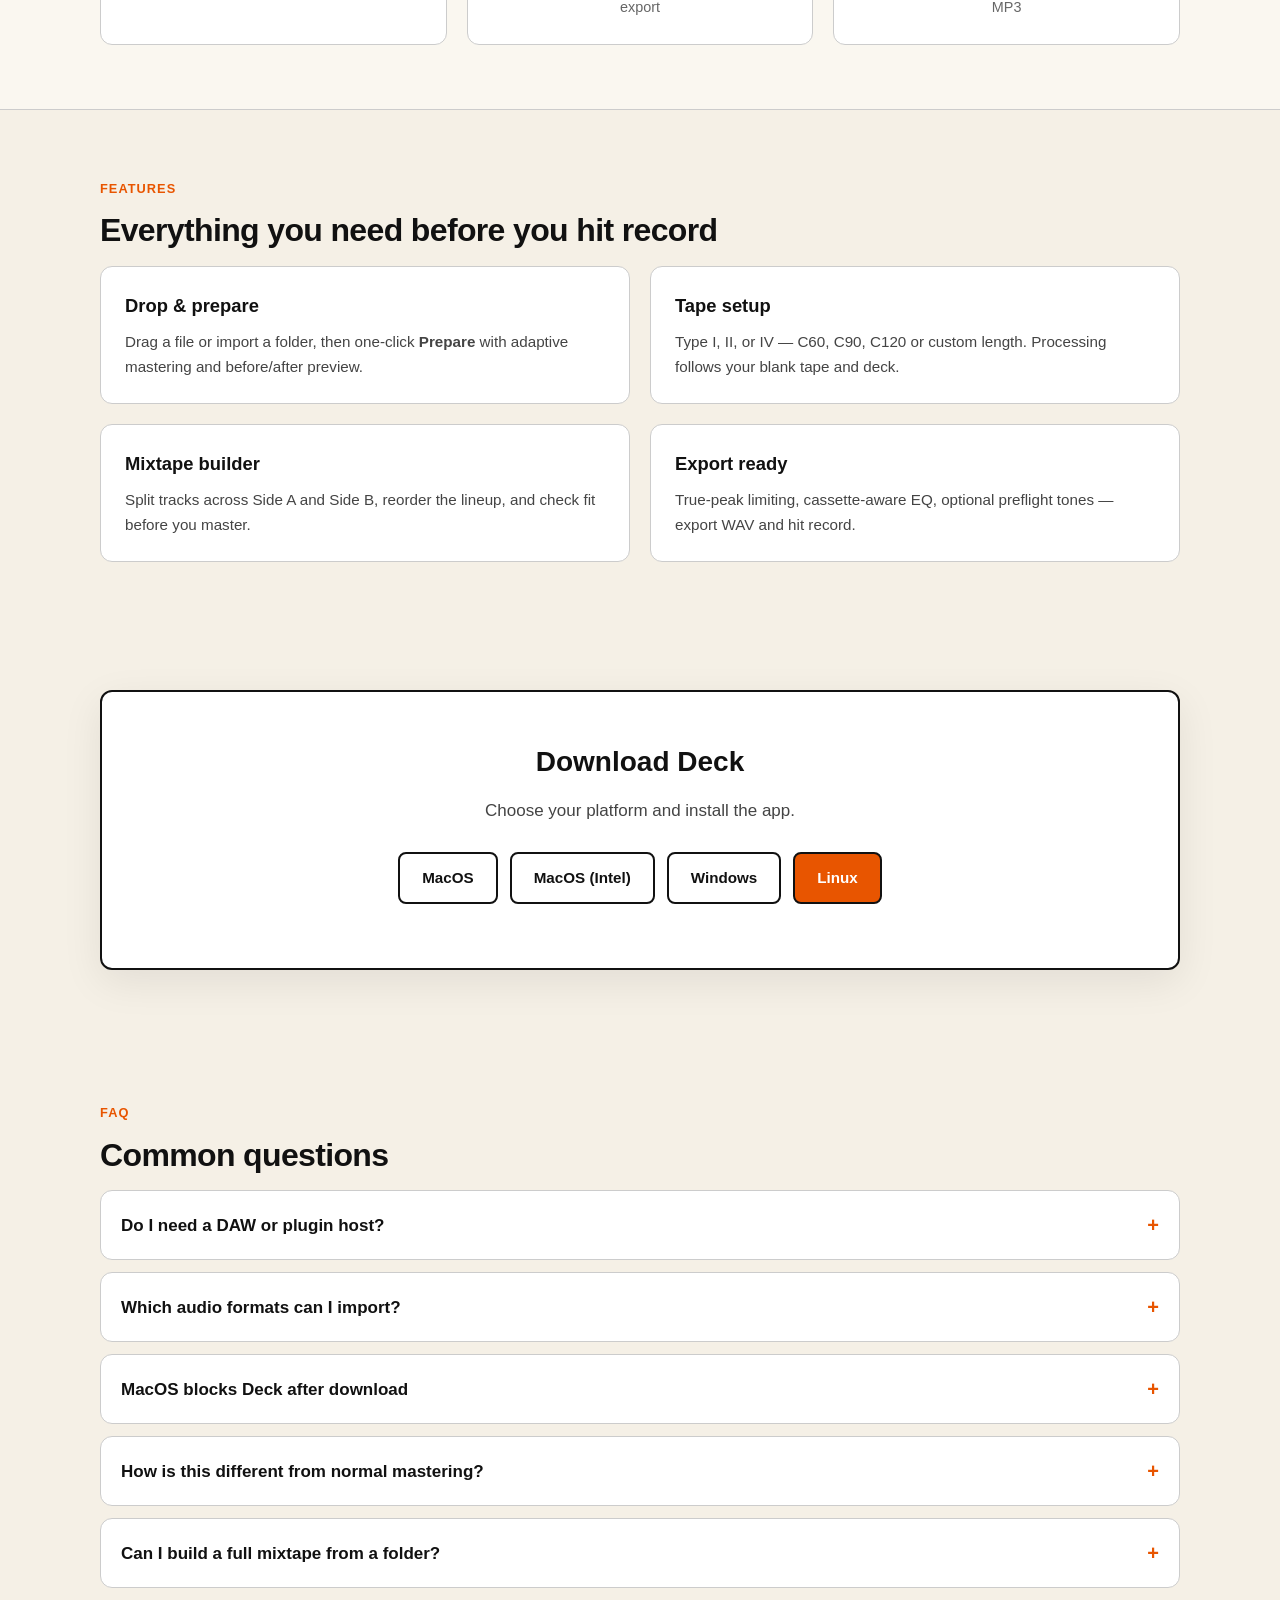
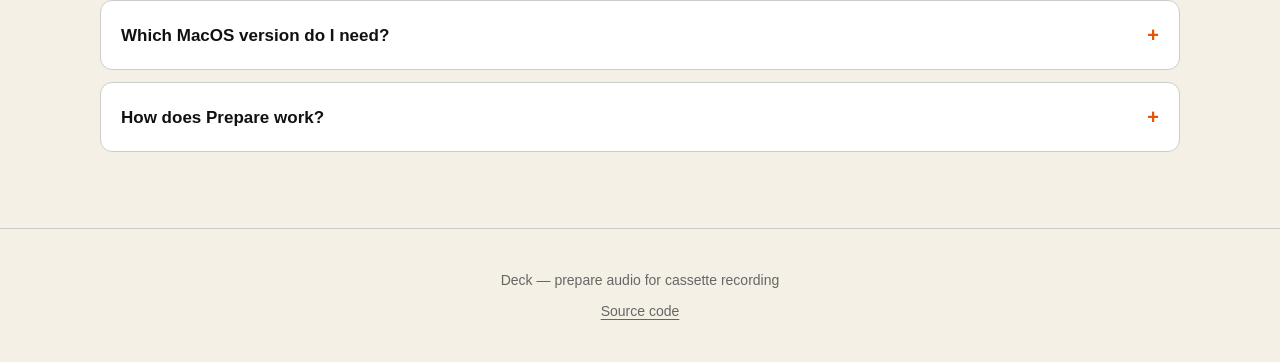
==== commit 941691cd: "Remove macOS download note from the site. Drop the extra caption under platform buttons now that Mac" ====
--- a/docs/index.html
+++ b/docs/index.html
@@ -111,7 +111,6 @@
             <a class="btn btn-secondary" href="downloads/Deck-Windows-latest.zip" download data-platform="windows" data-i18n="download.windows">Windows</a>
             <a class="btn btn-secondary" href="downloads/Deck-Linux-latest.tar.gz" download data-platform="linux" data-i18n="download.linux">Linux</a>
           </div>
-          <p class="download-note" data-i18n="download.macosNote"></p>
         </div>
       </div>
     </section>
@@ -211,7 +210,6 @@
           "download.text": "Choose your platform and install the app.",
           "download.macos": "MacOS",
           "download.macosLegacy": "MacOS (Intel)",
-          "download.macosNote": "Default Mac build needs macOS 11+ on Apple Silicon. On Mojave 10.14.6 or other Intel Macs, use the Mojave build.",
           "download.windows": "Windows",
           "download.linux": "Linux",
           "faq.title": "Common questions",
@@ -260,7 +258,6 @@
           "download.text": "Выберите платформу и установите приложение.",
           "download.macos": "MacOS",
           "download.macosLegacy": "MacOS (Intel)",
-          "download.macosNote": "Основная сборка — macOS 11+ на Apple Silicon. Для Mojave 10.14.6 и других Intel Mac скачайте сборку Mojave.",
           "download.windows": "Windows",
           "download.linux": "Linux",
           "faq.title": "Частые вопросы",
--- a/docs/style.css
+++ b/docs/style.css
@@ -467,14 +467,6 @@
   margin-bottom: 16px;
 }
 
-.download-note {
-  font-size: 0.9rem;
-  color: var(--muted);
-  max-width: 560px;
-  margin: 0 auto;
-  line-height: 1.5;
-}
-
 /* FAQ */
 
 .faq-list {
